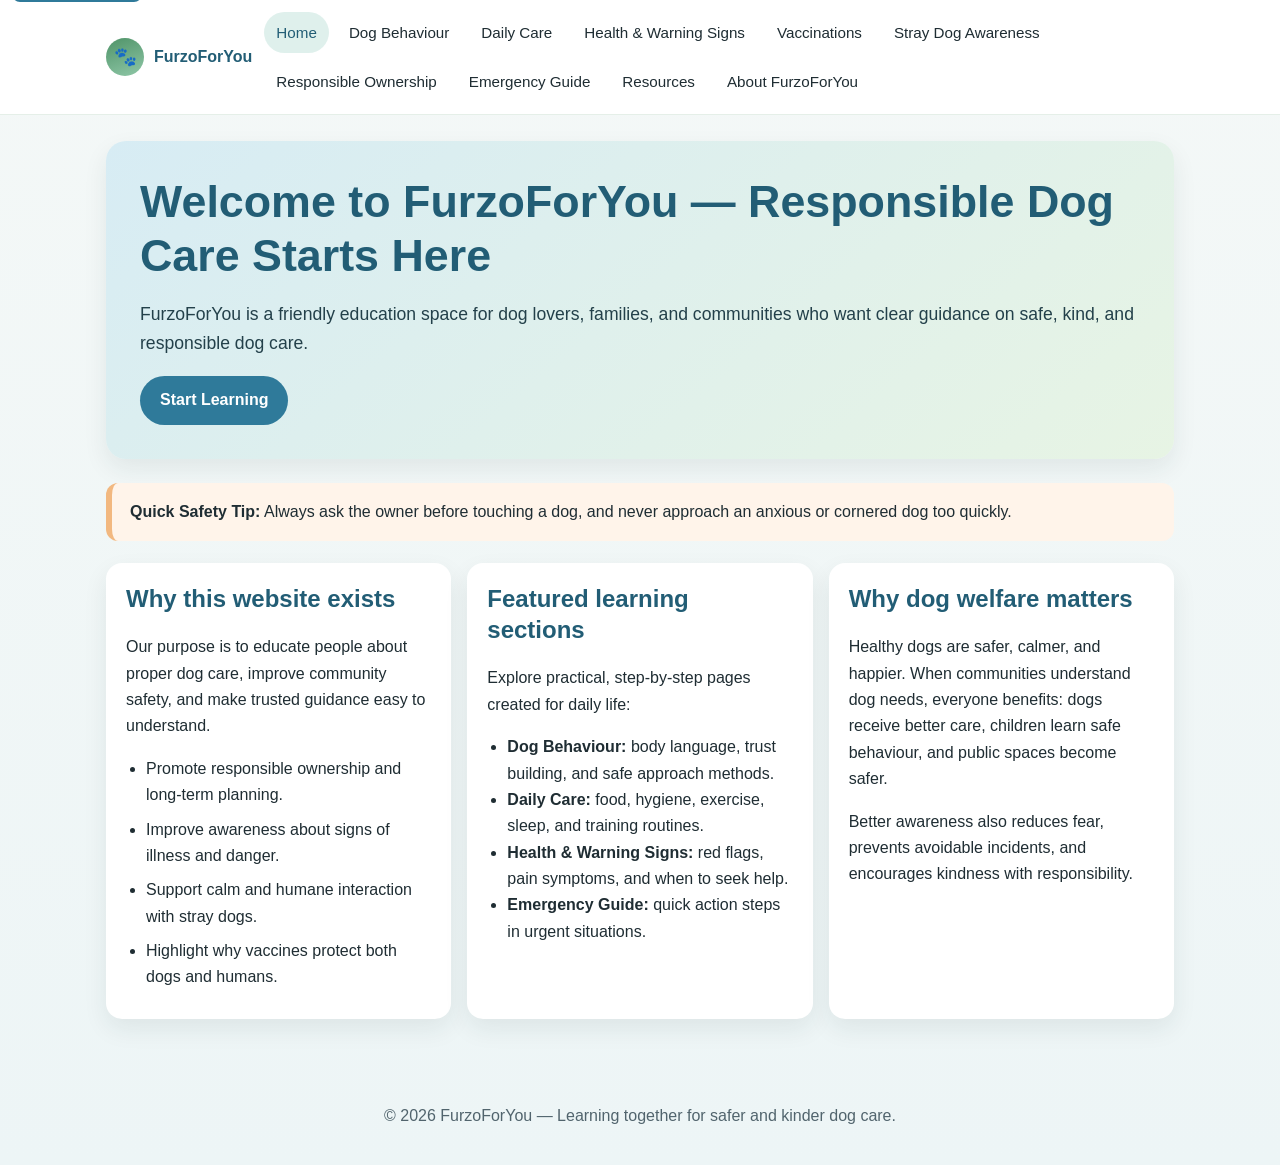
==== index.html @ 4e060227 "Build multi-page FurzoForYou educational dog care website" ====
<!DOCTYPE html>
<html lang="en">
<head>
  <meta charset="UTF-8" />
  <meta name="viewport" content="width=device-width, initial-scale=1.0" />
  <title>FurzoForYou | Home</title>
  <link rel="stylesheet" href="styles.css" />
</head>
<body data-page="home">
  <a class="skip-link" href="#main-content">Skip to content</a>
  <header class="site-header">
    <div class="nav-wrap">
      <div class="brand"><span class="brand-logo">🐾</span>FurzoForYou</div>
      <button class="nav-toggle" data-nav-toggle aria-expanded="false" aria-controls="site-nav">Menu</button>
      <nav id="site-nav" data-nav>
        <ul>
          <li><a href="home.html" data-page="home">Home</a></li>
          <li><a href="dog-behaviour.html" data-page="behaviour">Dog Behaviour</a></li>
          <li><a href="daily-care.html" data-page="care">Daily Care</a></li>
          <li><a href="health-warning-signs.html" data-page="health">Health & Warning Signs</a></li>
          <li><a href="vaccinations.html" data-page="vaccinations">Vaccinations</a></li>
          <li><a href="stray-dog-awareness.html" data-page="stray">Stray Dog Awareness</a></li>
          <li><a href="responsible-ownership.html" data-page="ownership">Responsible Ownership</a></li>
          <li><a href="emergency-guide.html" data-page="emergency">Emergency Guide</a></li>
          <li><a href="resources.html" data-page="resources">Resources</a></li>
          <li><a href="about.html" data-page="about">About FurzoForYou</a></li>
        </ul>
      </nav>
    </div>
  </header>

  <main id="main-content">
    <section class="hero">
      <h1>Welcome to FurzoForYou — Responsible Dog Care Starts Here</h1>
      <p>FurzoForYou is a friendly education space for dog lovers, families, and communities who want clear guidance on safe, kind, and responsible dog care.</p>
      <a class="button" href="dog-behaviour.html">Start Learning</a>
    </section>

    <section class="banner">
      <strong>Quick Safety Tip:</strong> Always ask the owner before touching a dog, and never approach an anxious or cornered dog too quickly.
    </section>

    <section class="grid">
      <article class="card">
        <h2>Why this website exists</h2>
        <p>Our purpose is to educate people about proper dog care, improve community safety, and make trusted guidance easy to understand.</p>
        <ul class="highlight-list">
          <li>Promote responsible ownership and long-term planning.</li>
          <li>Improve awareness about signs of illness and danger.</li>
          <li>Support calm and humane interaction with stray dogs.</li>
          <li>Highlight why vaccines protect both dogs and humans.</li>
        </ul>
      </article>
      <article class="card">
        <h2>Featured learning sections</h2>
        <p>Explore practical, step-by-step pages created for daily life:</p>
        <ul>
          <li><strong>Dog Behaviour:</strong> body language, trust building, and safe approach methods.</li>
          <li><strong>Daily Care:</strong> food, hygiene, exercise, sleep, and training routines.</li>
          <li><strong>Health & Warning Signs:</strong> red flags, pain symptoms, and when to seek help.</li>
          <li><strong>Emergency Guide:</strong> quick action steps in urgent situations.</li>
        </ul>
      </article>
      <article class="card">
        <h2>Why dog welfare matters</h2>
        <p>Healthy dogs are safer, calmer, and happier. When communities understand dog needs, everyone benefits: dogs receive better care, children learn safe behaviour, and public spaces become safer.</p>
        <p>Better awareness also reduces fear, prevents avoidable incidents, and encourages kindness with responsibility.</p>
      </article>
    </section>
  </main>

  <footer class="site-footer">© 2026 FurzoForYou — Learning together for safer and kinder dog care.</footer>
  <script src="script.js"></script>
</body>
</html>
---- styles.css ----
:root {
  --bg: #f4f8f7;
  --card: #ffffff;
  --primary: #2f7a9a;
  --primary-dark: #225d75;
  --secondary: #4f9368;
  --accent: #f2b880;
  --text: #1f2d33;
  --muted: #51646d;
  --warning: #c56338;
  --shadow: 0 10px 25px rgba(31, 45, 51, 0.08);
  --radius: 16px;
  --max-width: 1100px;
}

* {
  box-sizing: border-box;
}

body {
  margin: 0;
  font-family: "Inter", "Segoe UI", Roboto, Arial, sans-serif;
  background: linear-gradient(180deg, #f4f8f7 0%, #edf5f6 100%);
  color: var(--text);
  line-height: 1.65;
}

a {
  color: var(--primary);
  text-decoration: none;
}

a:hover,
a:focus {
  text-decoration: underline;
}

.skip-link {
  position: absolute;
  top: -40px;
  left: 12px;
  background: var(--primary);
  color: white;
  padding: 8px 12px;
  border-radius: 8px;
  z-index: 1000;
}

.skip-link:focus {
  top: 12px;
}

.site-header {
  position: sticky;
  top: 0;
  z-index: 999;
  background: rgba(255, 255, 255, 0.95);
  backdrop-filter: blur(8px);
  border-bottom: 1px solid rgba(79, 147, 104, 0.15);
}

.nav-wrap {
  max-width: var(--max-width);
  margin: 0 auto;
  padding: 12px 16px;
  display: flex;
  align-items: center;
  justify-content: space-between;
  gap: 12px;
}

.brand {
  display: flex;
  align-items: center;
  gap: 10px;
  font-weight: 700;
  color: var(--primary-dark);
}

.brand-logo {
  width: 38px;
  height: 38px;
  display: grid;
  place-items: center;
  background: linear-gradient(160deg, var(--secondary), #8fc7a7);
  border-radius: 50%;
  color: white;
  font-size: 1.15rem;
}

.nav-toggle {
  display: none;
  border: none;
  background: #e7f1f3;
  color: var(--primary-dark);
  font-size: 1rem;
  padding: 8px 12px;
  border-radius: 999px;
  cursor: pointer;
}

nav ul {
  list-style: none;
  display: flex;
  flex-wrap: wrap;
  margin: 0;
  padding: 0;
  gap: 8px;
}

nav a {
  display: inline-block;
  padding: 8px 12px;
  border-radius: 999px;
  color: var(--text);
  font-size: 0.95rem;
}

nav a.active,
nav a:hover,
nav a:focus {
  background: #dff0ec;
  color: var(--primary-dark);
  text-decoration: none;
}

main {
  max-width: var(--max-width);
  margin: 0 auto;
  padding: 26px 16px 60px;
}

.hero {
  background: linear-gradient(140deg, #d7ecf4, #e7f4e4);
  border-radius: calc(var(--radius) + 4px);
  padding: 34px;
  box-shadow: var(--shadow);
  margin-bottom: 24px;
}

.hero h1 {
  margin: 0 0 12px;
  line-height: 1.2;
  font-size: clamp(1.8rem, 4vw, 2.8rem);
  color: var(--primary-dark);
}

.hero p {
  font-size: 1.1rem;
  color: #23404a;
  margin-bottom: 18px;
}

.button {
  display: inline-block;
  padding: 11px 20px;
  background: var(--primary);
  color: white;
  border-radius: 999px;
  font-weight: 600;
}

.button:hover,
.button:focus {
  background: var(--primary-dark);
  text-decoration: none;
}

.banner {
  background: #fff4ea;
  border-left: 6px solid var(--accent);
  padding: 16px 18px;
  border-radius: 12px;
  margin-bottom: 22px;
}

.page-title {
  margin: 8px 0 6px;
  font-size: clamp(1.7rem, 3.2vw, 2.3rem);
  color: var(--primary-dark);
}

.lead {
  color: var(--muted);
  margin-bottom: 20px;
}

.grid {
  display: grid;
  grid-template-columns: repeat(auto-fit, minmax(240px, 1fr));
  gap: 16px;
}

.card {
  background: var(--card);
  border-radius: var(--radius);
  padding: 20px;
  box-shadow: var(--shadow);
}

.card h2,
.card h3 {
  margin-top: 0;
  color: var(--primary-dark);
  line-height: 1.3;
}

.card ul {
  padding-left: 20px;
  margin-bottom: 0;
}

.card p:last-child,
.card ul:last-child {
  margin-bottom: 0;
}

.highlight-list li {
  margin-bottom: 8px;
}

.warning {
  border-left: 6px solid var(--warning);
  background: #fff1eb;
}

.icon-title {
  display: flex;
  align-items: center;
  gap: 8px;
}

.icon {
  width: 32px;
  height: 32px;
  border-radius: 50%;
  display: grid;
  place-items: center;
  font-weight: 700;
  color: #fff;
  background: var(--secondary);
}

.flow {
  display: grid;
  gap: 10px;
}

.flow-step {
  background: #eef7f2;
  border-radius: 12px;
  padding: 12px 14px;
  border: 1px solid #d4e8db;
}

.site-footer {
  text-align: center;
  padding: 24px 14px 36px;
  color: var(--muted);
}

@media (max-width: 900px) {
  .nav-toggle {
    display: inline-block;
  }

  nav {
    display: none;
    width: 100%;
  }

  nav.open {
    display: block;
  }

  nav ul {
    margin-top: 10px;
    flex-direction: column;
    align-items: flex-start;
    background: #ffffff;
    border-radius: 12px;
    padding: 8px;
    box-shadow: var(--shadow);
  }

  nav a {
    width: 100%;
  }

  .nav-wrap {
    flex-wrap: wrap;
  }

  .hero {
    padding: 24px;
  }
}
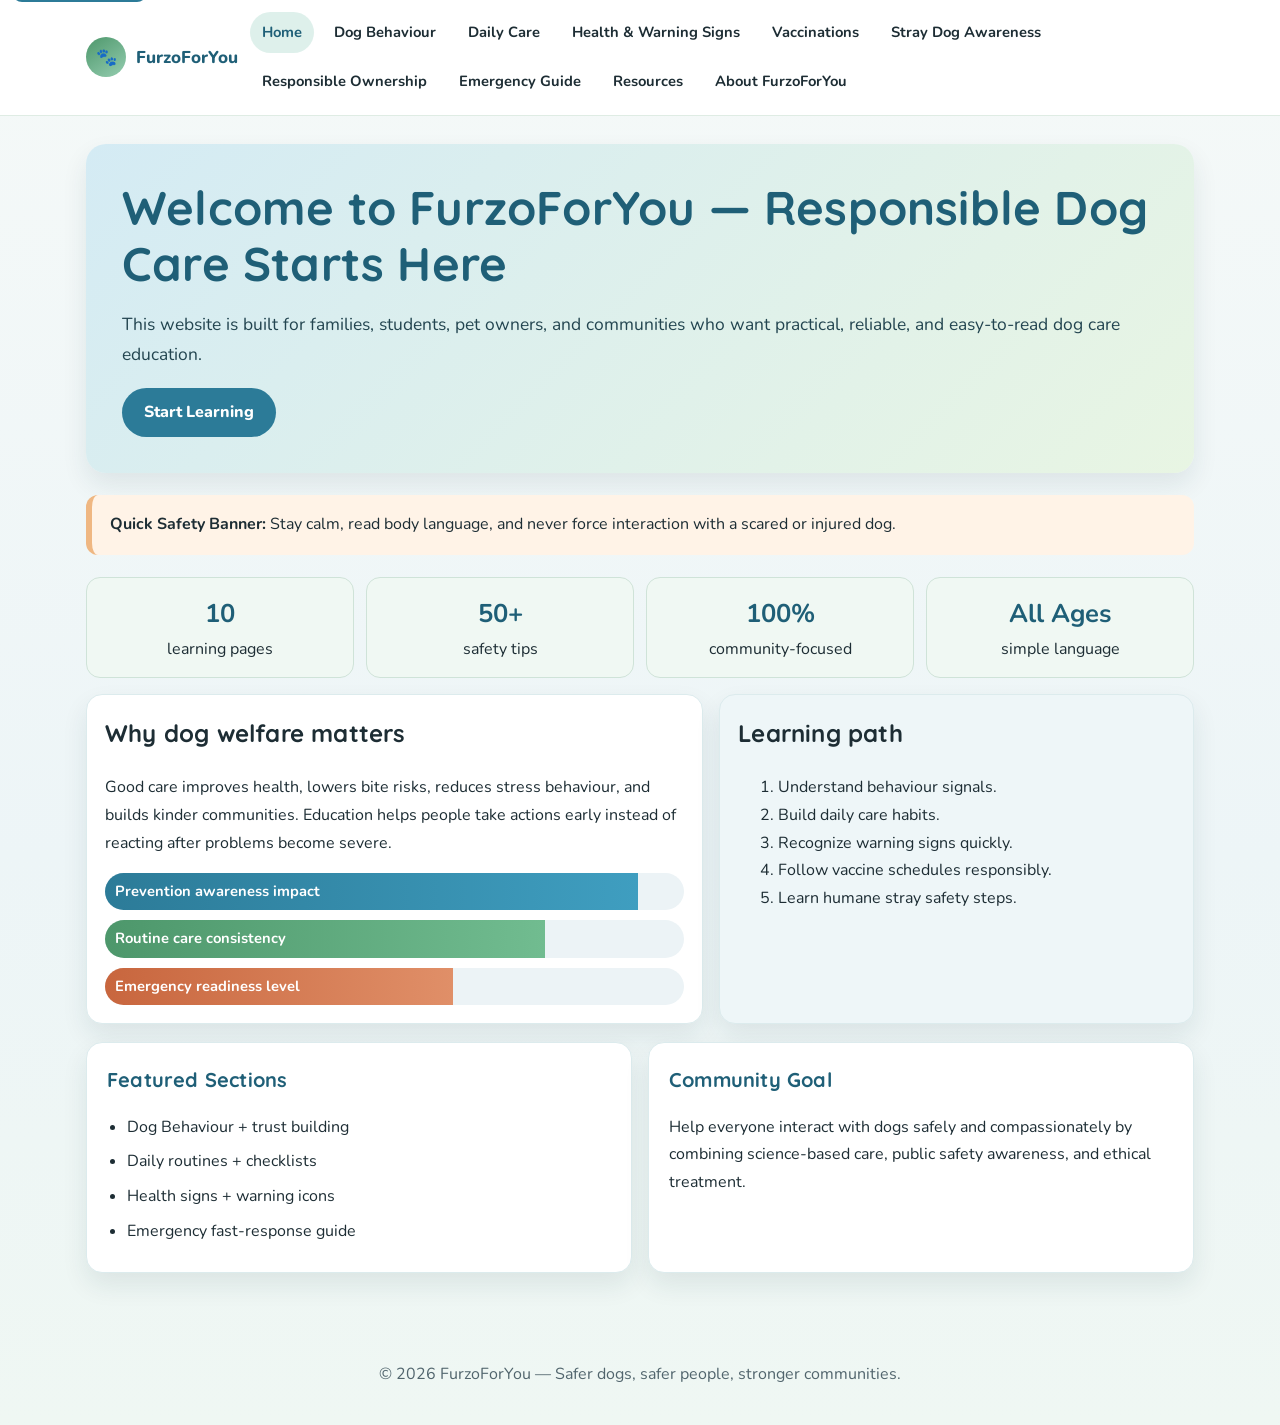
==== commit 89012a96: "Add varied layouts, charts, and richer page structures" ====
--- a/index.html
+++ b/index.html
@@ -1,75 +1,15 @@
 <!DOCTYPE html>
 <html lang="en">
-<head>
-  <meta charset="UTF-8" />
-  <meta name="viewport" content="width=device-width, initial-scale=1.0" />
-  <title>FurzoForYou | Home</title>
-  <link rel="stylesheet" href="styles.css" />
-</head>
+<head><meta charset="UTF-8" /><meta name="viewport" content="width=device-width, initial-scale=1.0" /><title>FurzoForYou | Home</title><link rel="stylesheet" href="styles.css" /></head>
 <body data-page="home">
-  <a class="skip-link" href="#main-content">Skip to content</a>
-  <header class="site-header">
-    <div class="nav-wrap">
-      <div class="brand"><span class="brand-logo">🐾</span>FurzoForYou</div>
-      <button class="nav-toggle" data-nav-toggle aria-expanded="false" aria-controls="site-nav">Menu</button>
-      <nav id="site-nav" data-nav>
-        <ul>
-          <li><a href="home.html" data-page="home">Home</a></li>
-          <li><a href="dog-behaviour.html" data-page="behaviour">Dog Behaviour</a></li>
-          <li><a href="daily-care.html" data-page="care">Daily Care</a></li>
-          <li><a href="health-warning-signs.html" data-page="health">Health & Warning Signs</a></li>
-          <li><a href="vaccinations.html" data-page="vaccinations">Vaccinations</a></li>
-          <li><a href="stray-dog-awareness.html" data-page="stray">Stray Dog Awareness</a></li>
-          <li><a href="responsible-ownership.html" data-page="ownership">Responsible Ownership</a></li>
-          <li><a href="emergency-guide.html" data-page="emergency">Emergency Guide</a></li>
-          <li><a href="resources.html" data-page="resources">Resources</a></li>
-          <li><a href="about.html" data-page="about">About FurzoForYou</a></li>
-        </ul>
-      </nav>
-    </div>
-  </header>
-
-  <main id="main-content">
-    <section class="hero">
-      <h1>Welcome to FurzoForYou — Responsible Dog Care Starts Here</h1>
-      <p>FurzoForYou is a friendly education space for dog lovers, families, and communities who want clear guidance on safe, kind, and responsible dog care.</p>
-      <a class="button" href="dog-behaviour.html">Start Learning</a>
-    </section>
-
-    <section class="banner">
-      <strong>Quick Safety Tip:</strong> Always ask the owner before touching a dog, and never approach an anxious or cornered dog too quickly.
-    </section>
-
-    <section class="grid">
-      <article class="card">
-        <h2>Why this website exists</h2>
-        <p>Our purpose is to educate people about proper dog care, improve community safety, and make trusted guidance easy to understand.</p>
-        <ul class="highlight-list">
-          <li>Promote responsible ownership and long-term planning.</li>
-          <li>Improve awareness about signs of illness and danger.</li>
-          <li>Support calm and humane interaction with stray dogs.</li>
-          <li>Highlight why vaccines protect both dogs and humans.</li>
-        </ul>
-      </article>
-      <article class="card">
-        <h2>Featured learning sections</h2>
-        <p>Explore practical, step-by-step pages created for daily life:</p>
-        <ul>
-          <li><strong>Dog Behaviour:</strong> body language, trust building, and safe approach methods.</li>
-          <li><strong>Daily Care:</strong> food, hygiene, exercise, sleep, and training routines.</li>
-          <li><strong>Health & Warning Signs:</strong> red flags, pain symptoms, and when to seek help.</li>
-          <li><strong>Emergency Guide:</strong> quick action steps in urgent situations.</li>
-        </ul>
-      </article>
-      <article class="card">
-        <h2>Why dog welfare matters</h2>
-        <p>Healthy dogs are safer, calmer, and happier. When communities understand dog needs, everyone benefits: dogs receive better care, children learn safe behaviour, and public spaces become safer.</p>
-        <p>Better awareness also reduces fear, prevents avoidable incidents, and encourages kindness with responsibility.</p>
-      </article>
-    </section>
-  </main>
-
-  <footer class="site-footer">© 2026 FurzoForYou — Learning together for safer and kinder dog care.</footer>
-  <script src="script.js"></script>
-</body>
-</html>
+<a class="skip-link" href="#main-content">Skip to content</a>
+<header class="site-header"><div class="nav-wrap"><div class="brand"><span class="brand-logo">🐾</span>FurzoForYou</div><button class="nav-toggle" data-nav-toggle aria-expanded="false" aria-controls="site-nav">Menu</button><nav id="site-nav" data-nav><ul><li><a href="home.html" data-page="home">Home</a></li><li><a href="dog-behaviour.html" data-page="behaviour">Dog Behaviour</a></li><li><a href="daily-care.html" data-page="care">Daily Care</a></li><li><a href="health-warning-signs.html" data-page="health">Health & Warning Signs</a></li><li><a href="vaccinations.html" data-page="vaccinations">Vaccinations</a></li><li><a href="stray-dog-awareness.html" data-page="stray">Stray Dog Awareness</a></li><li><a href="responsible-ownership.html" data-page="ownership">Responsible Ownership</a></li><li><a href="emergency-guide.html" data-page="emergency">Emergency Guide</a></li><li><a href="resources.html" data-page="resources">Resources</a></li><li><a href="about.html" data-page="about">About FurzoForYou</a></li></ul></nav></div></header>
+<main id="main-content">
+<section class="hero"><h1>Welcome to FurzoForYou — Responsible Dog Care Starts Here</h1><p>This website is built for families, students, pet owners, and communities who want practical, reliable, and easy-to-read dog care education.</p><a class="button" href="dog-behaviour.html">Start Learning</a></section>
+<section class="banner"><strong>Quick Safety Banner:</strong> Stay calm, read body language, and never force interaction with a scared or injured dog.</section>
+<section class="stats"><div class="stat"><strong>10</strong>learning pages</div><div class="stat"><strong>50+</strong>safety tips</div><div class="stat"><strong>100%</strong>community-focused</div><div class="stat"><strong>All Ages</strong>simple language</div></section>
+<section class="split"><article class="panel"><h2>Why dog welfare matters</h2><p>Good care improves health, lowers bite risks, reduces stress behaviour, and builds kinder communities. Education helps people take actions early instead of reacting after problems become severe.</p><div class="chart-bars"><div class="bar"><span class="v1">Prevention awareness impact</span></div><div class="bar"><span class="v2">Routine care consistency</span></div><div class="bar"><span class="v3">Emergency readiness level</span></div></div></article><aside class="panel soft"><h2>Learning path</h2><ol><li>Understand behaviour signals.</li><li>Build daily care habits.</li><li>Recognize warning signs quickly.</li><li>Follow vaccine schedules responsibly.</li><li>Learn humane stray safety steps.</li></ol></aside></section>
+<section class="grid"><article class="card"><h2>Featured Sections</h2><ul><li>Dog Behaviour + trust building</li><li>Daily routines + checklists</li><li>Health signs + warning icons</li><li>Emergency fast-response guide</li></ul></article><article class="card"><h2>Community Goal</h2><p>Help everyone interact with dogs safely and compassionately by combining science-based care, public safety awareness, and ethical treatment.</p></article></section>
+</main>
+<footer class="site-footer">© 2026 FurzoForYou — Safer dogs, safer people, stronger communities.</footer><script src="script.js"></script>
+</body></html>
--- a/styles.css
+++ b/styles.css
@@ -1,297 +1,106 @@
+@import url('https://fonts.googleapis.com/css2?family=Nunito:wght@400;600;700;800&family=Quicksand:wght@500;600;700&display=swap');
+
 :root {
-  --bg: #f4f8f7;
-  --card: #ffffff;
-  --primary: #2f7a9a;
-  --primary-dark: #225d75;
-  --secondary: #4f9368;
-  --accent: #f2b880;
-  --text: #1f2d33;
-  --muted: #51646d;
-  --warning: #c56338;
-  --shadow: 0 10px 25px rgba(31, 45, 51, 0.08);
+  --bg: #f3f8f8;
+  --surface: #ffffff;
+  --primary: #2c7b98;
+  --primary-dark: #1f5f77;
+  --secondary: #4d976b;
+  --accent: #efb782;
+  --text: #1d2d34;
+  --muted: #51656d;
+  --warning: #c8663e;
+  --soft-border: #dcebed;
+  --shadow: 0 12px 26px rgba(22, 53, 64, 0.09);
   --radius: 16px;
-  --max-width: 1100px;
+  --max-width: 1140px;
 }
 
-* {
-  box-sizing: border-box;
-}
-
+* { box-sizing: border-box; }
 body {
   margin: 0;
-  font-family: "Inter", "Segoe UI", Roboto, Arial, sans-serif;
-  background: linear-gradient(180deg, #f4f8f7 0%, #edf5f6 100%);
+  font-family: 'Nunito', 'Segoe UI', Arial, sans-serif;
   color: var(--text);
-  line-height: 1.65;
+  background: linear-gradient(180deg, #f5f9f8 0%, #edf5f7 60%, #eff7f3 100%);
+  line-height: 1.72;
 }
+h1, h2, h3 { margin-top: 0; font-family: 'Quicksand', 'Nunito', sans-serif; letter-spacing: .2px; }
+a { color: var(--primary); text-decoration: none; }
+a:hover, a:focus { text-decoration: underline; }
 
-a {
-  color: var(--primary);
-  text-decoration: none;
-}
+.skip-link { position: absolute; top: -44px; left: 12px; background: var(--primary); color: #fff; padding: 9px 13px; border-radius: 10px; z-index: 1000; }
+.skip-link:focus { top: 12px; }
 
-a:hover,
-a:focus {
-  text-decoration: underline;
-}
+.site-header { position: sticky; top: 0; z-index: 999; background: rgba(255,255,255,.95); backdrop-filter: blur(8px); border-bottom: 1px solid rgba(79,151,107,.18); }
+.nav-wrap { max-width: var(--max-width); margin: 0 auto; padding: 12px 16px; display: flex; align-items: center; justify-content: space-between; gap: 12px; }
+.brand { display: flex; align-items: center; gap: 10px; color: var(--primary-dark); font-weight: 800; font-size: 1.07rem; }
+.brand-logo { width: 40px; height: 40px; display: grid; place-items: center; border-radius: 50%; background: linear-gradient(145deg, var(--secondary), #95cdb0); color: #fff; }
+.nav-toggle { display: none; border: none; background: #e6f1f2; color: var(--primary-dark); padding: 9px 13px; border-radius: 999px; font-family: inherit; font-weight: 700; cursor: pointer; }
+nav ul { list-style: none; margin: 0; padding: 0; display: flex; gap: 8px; flex-wrap: wrap; }
+nav a { display: inline-block; padding: 8px 12px; border-radius: 999px; color: var(--text); font-size: .92rem; font-weight: 700; }
+nav a.active, nav a:hover, nav a:focus { background: #def0eb; color: var(--primary-dark); text-decoration: none; }
 
-.skip-link {
-  position: absolute;
-  top: -40px;
-  left: 12px;
-  background: var(--primary);
-  color: white;
-  padding: 8px 12px;
-  border-radius: 8px;
-  z-index: 1000;
-}
+main { max-width: var(--max-width); margin: 0 auto; padding: 28px 16px 64px; }
+.hero { background: linear-gradient(135deg,#d4ebf4,#e8f5e3); border-radius: 20px; padding: 36px; box-shadow: var(--shadow); margin-bottom: 22px; }
+.hero h1 { font-size: clamp(1.9rem,4vw,2.95rem); line-height: 1.2; color: var(--primary-dark); margin-bottom: 12px; }
+.hero p { font-size: 1.09rem; color: #234550; }
+.button { display: inline-block; padding: 11px 22px; border-radius: 999px; background: var(--primary); color: #fff; font-weight: 800; }
+.button:hover,.button:focus { background: var(--primary-dark); text-decoration: none; }
+.banner { background: #fff3e7; border-left: 6px solid var(--accent); border-radius: 12px; padding: 16px 18px; margin-bottom: 22px; }
+.page-title { margin: 8px 0 4px; font-size: clamp(1.75rem,3.2vw,2.45rem); color: var(--primary-dark); }
+.lead { color: var(--muted); margin-bottom: 20px; }
 
-.skip-link:focus {
-  top: 12px;
-}
+.grid { display: grid; grid-template-columns: repeat(auto-fit, minmax(245px, 1fr)); gap: 16px; }
+.card { background: var(--surface); border-radius: var(--radius); border: 1px solid var(--soft-border); box-shadow: var(--shadow); padding: 20px; }
+.card h2,.card h3 { color: var(--primary-dark); font-size: 1.25rem; }
+.card ul,.card ol { margin: 0; padding-left: 20px; }
+.card li { margin: 0 0 7px; }
 
-.site-header {
-  position: sticky;
-  top: 0;
-  z-index: 999;
-  background: rgba(255, 255, 255, 0.95);
-  backdrop-filter: blur(8px);
-  border-bottom: 1px solid rgba(79, 147, 104, 0.15);
-}
+.split { display: grid; grid-template-columns: 1.3fr 1fr; gap: 16px; margin-bottom: 18px; }
+.panel { background: #ffffff; border: 1px solid var(--soft-border); border-radius: 16px; padding: 18px; box-shadow: var(--shadow); }
+.panel.soft { background: #eef6f8; }
 
-.nav-wrap {
-  max-width: var(--max-width);
-  margin: 0 auto;
-  padding: 12px 16px;
-  display: flex;
-  align-items: center;
-  justify-content: space-between;
-  gap: 12px;
-}
+.stats { display: grid; grid-template-columns: repeat(auto-fit, minmax(160px,1fr)); gap: 12px; margin-bottom: 16px; }
+.stat { background: #f0f8f3; border: 1px solid #cfe3d8; border-radius: 14px; padding: 14px; text-align: center; }
+.stat strong { display: block; font-size: 1.6rem; color: var(--primary-dark); }
 
-.brand {
-  display: flex;
-  align-items: center;
-  gap: 10px;
-  font-weight: 700;
-  color: var(--primary-dark);
-}
+.chart-bars { display: grid; gap: 10px; }
+.bar { background: #ecf3f6; border-radius: 999px; overflow: hidden; font-size: .92rem; }
+.bar span { display: block; padding: 6px 10px; color: #fff; font-weight: 700; }
+.bar .v1 { width: 92%; background: linear-gradient(90deg,#2c7b98,#3f9ec0); }
+.bar .v2 { width: 76%; background: linear-gradient(90deg,#4d976b,#71bc90); }
+.bar .v3 { width: 60%; background: linear-gradient(90deg,#c8663e,#e08f68); }
 
-.brand-logo {
-  width: 38px;
-  height: 38px;
-  display: grid;
-  place-items: center;
-  background: linear-gradient(160deg, var(--secondary), #8fc7a7);
-  border-radius: 50%;
-  color: white;
-  font-size: 1.15rem;
-}
+.table-wrap { overflow-x: auto; }
+table.compare { width: 100%; border-collapse: collapse; background: #fff; border-radius: 12px; overflow: hidden; }
+table.compare th, table.compare td { border: 1px solid #dbe8eb; padding: 10px; text-align: left; vertical-align: top; }
+table.compare th { background: #e8f3f5; color: var(--primary-dark); }
 
-.nav-toggle {
-  display: none;
-  border: none;
-  background: #e7f1f3;
-  color: var(--primary-dark);
-  font-size: 1rem;
-  padding: 8px 12px;
-  border-radius: 999px;
-  cursor: pointer;
-}
+.timeline { border-left: 3px solid #b9d9cc; margin-left: 8px; padding-left: 16px; display: grid; gap: 12px; }
+.timeline-step { background: #fff; border: 1px solid #dbe8eb; border-radius: 12px; padding: 12px; position: relative; }
+.timeline-step::before { content: ''; position: absolute; left: -24px; top: 16px; width: 10px; height: 10px; border-radius: 50%; background: var(--secondary); }
 
-nav ul {
-  list-style: none;
-  display: flex;
-  flex-wrap: wrap;
-  margin: 0;
-  padding: 0;
-  gap: 8px;
-}
+.diagram { background: #f0f7fb; border: 1px dashed #b8d7e4; border-radius: 14px; padding: 12px; margin-top: 10px; }
+.diagram svg { width: 100%; height: auto; }
 
-nav a {
-  display: inline-block;
-  padding: 8px 12px;
-  border-radius: 999px;
-  color: var(--text);
-  font-size: 0.95rem;
-}
+.warning { background: #fff0e9; border-left: 6px solid var(--warning); }
+.icon-title { display: flex; align-items: center; gap: 8px; }
+.icon { width: 32px; height: 32px; border-radius: 50%; display: grid; place-items: center; color: #fff; font-weight: 700; background: var(--secondary); }
+.flow { display: grid; gap: 10px; }
+.flow-step { background: #ebf6f0; border: 1px solid #d0e5d8; border-radius: 12px; padding: 12px 14px; }
 
-nav a.active,
-nav a:hover,
-nav a:focus {
-  background: #dff0ec;
-  color: var(--primary-dark);
-  text-decoration: none;
-}
+.faq details { background: #fff; border: 1px solid #dcebed; border-radius: 12px; padding: 10px 12px; margin-bottom: 8px; }
+.faq summary { cursor: pointer; font-weight: 700; color: var(--primary-dark); }
 
-main {
-  max-width: var(--max-width);
-  margin: 0 auto;
-  padding: 26px 16px 60px;
-}
-
-.hero {
-  background: linear-gradient(140deg, #d7ecf4, #e7f4e4);
-  border-radius: calc(var(--radius) + 4px);
-  padding: 34px;
-  box-shadow: var(--shadow);
-  margin-bottom: 24px;
-}
-
-.hero h1 {
-  margin: 0 0 12px;
-  line-height: 1.2;
-  font-size: clamp(1.8rem, 4vw, 2.8rem);
-  color: var(--primary-dark);
-}
-
-.hero p {
-  font-size: 1.1rem;
-  color: #23404a;
-  margin-bottom: 18px;
-}
-
-.button {
-  display: inline-block;
-  padding: 11px 20px;
-  background: var(--primary);
-  color: white;
-  border-radius: 999px;
-  font-weight: 600;
-}
-
-.button:hover,
-.button:focus {
-  background: var(--primary-dark);
-  text-decoration: none;
-}
-
-.banner {
-  background: #fff4ea;
-  border-left: 6px solid var(--accent);
-  padding: 16px 18px;
-  border-radius: 12px;
-  margin-bottom: 22px;
-}
-
-.page-title {
-  margin: 8px 0 6px;
-  font-size: clamp(1.7rem, 3.2vw, 2.3rem);
-  color: var(--primary-dark);
-}
-
-.lead {
-  color: var(--muted);
-  margin-bottom: 20px;
-}
-
-.grid {
-  display: grid;
-  grid-template-columns: repeat(auto-fit, minmax(240px, 1fr));
-  gap: 16px;
-}
-
-.card {
-  background: var(--card);
-  border-radius: var(--radius);
-  padding: 20px;
-  box-shadow: var(--shadow);
-}
-
-.card h2,
-.card h3 {
-  margin-top: 0;
-  color: var(--primary-dark);
-  line-height: 1.3;
-}
-
-.card ul {
-  padding-left: 20px;
-  margin-bottom: 0;
-}
-
-.card p:last-child,
-.card ul:last-child {
-  margin-bottom: 0;
-}
-
-.highlight-list li {
-  margin-bottom: 8px;
-}
-
-.warning {
-  border-left: 6px solid var(--warning);
-  background: #fff1eb;
-}
-
-.icon-title {
-  display: flex;
-  align-items: center;
-  gap: 8px;
-}
-
-.icon {
-  width: 32px;
-  height: 32px;
-  border-radius: 50%;
-  display: grid;
-  place-items: center;
-  font-weight: 700;
-  color: #fff;
-  background: var(--secondary);
-}
-
-.flow {
-  display: grid;
-  gap: 10px;
-}
-
-.flow-step {
-  background: #eef7f2;
-  border-radius: 12px;
-  padding: 12px 14px;
-  border: 1px solid #d4e8db;
-}
-
-.site-footer {
-  text-align: center;
-  padding: 24px 14px 36px;
-  color: var(--muted);
-}
+.site-footer { text-align: center; color: var(--muted); padding: 24px 14px 36px; }
 
 @media (max-width: 900px) {
-  .nav-toggle {
-    display: inline-block;
-  }
-
-  nav {
-    display: none;
-    width: 100%;
-  }
-
-  nav.open {
-    display: block;
-  }
-
-  nav ul {
-    margin-top: 10px;
-    flex-direction: column;
-    align-items: flex-start;
-    background: #ffffff;
-    border-radius: 12px;
-    padding: 8px;
-    box-shadow: var(--shadow);
-  }
-
-  nav a {
-    width: 100%;
-  }
-
-  .nav-wrap {
-    flex-wrap: wrap;
-  }
-
-  .hero {
-    padding: 24px;
-  }
+  .nav-toggle { display: inline-block; }
+  nav { display: none; width: 100%; }
+  nav.open { display: block; }
+  nav ul { margin-top: 10px; flex-direction: column; align-items: stretch; background: #fff; border-radius: 12px; box-shadow: var(--shadow); padding: 8px; }
+  nav a { width: 100%; }
+  .nav-wrap { flex-wrap: wrap; }
+  .hero { padding: 24px; }
+  .split { grid-template-columns: 1fr; }
 }
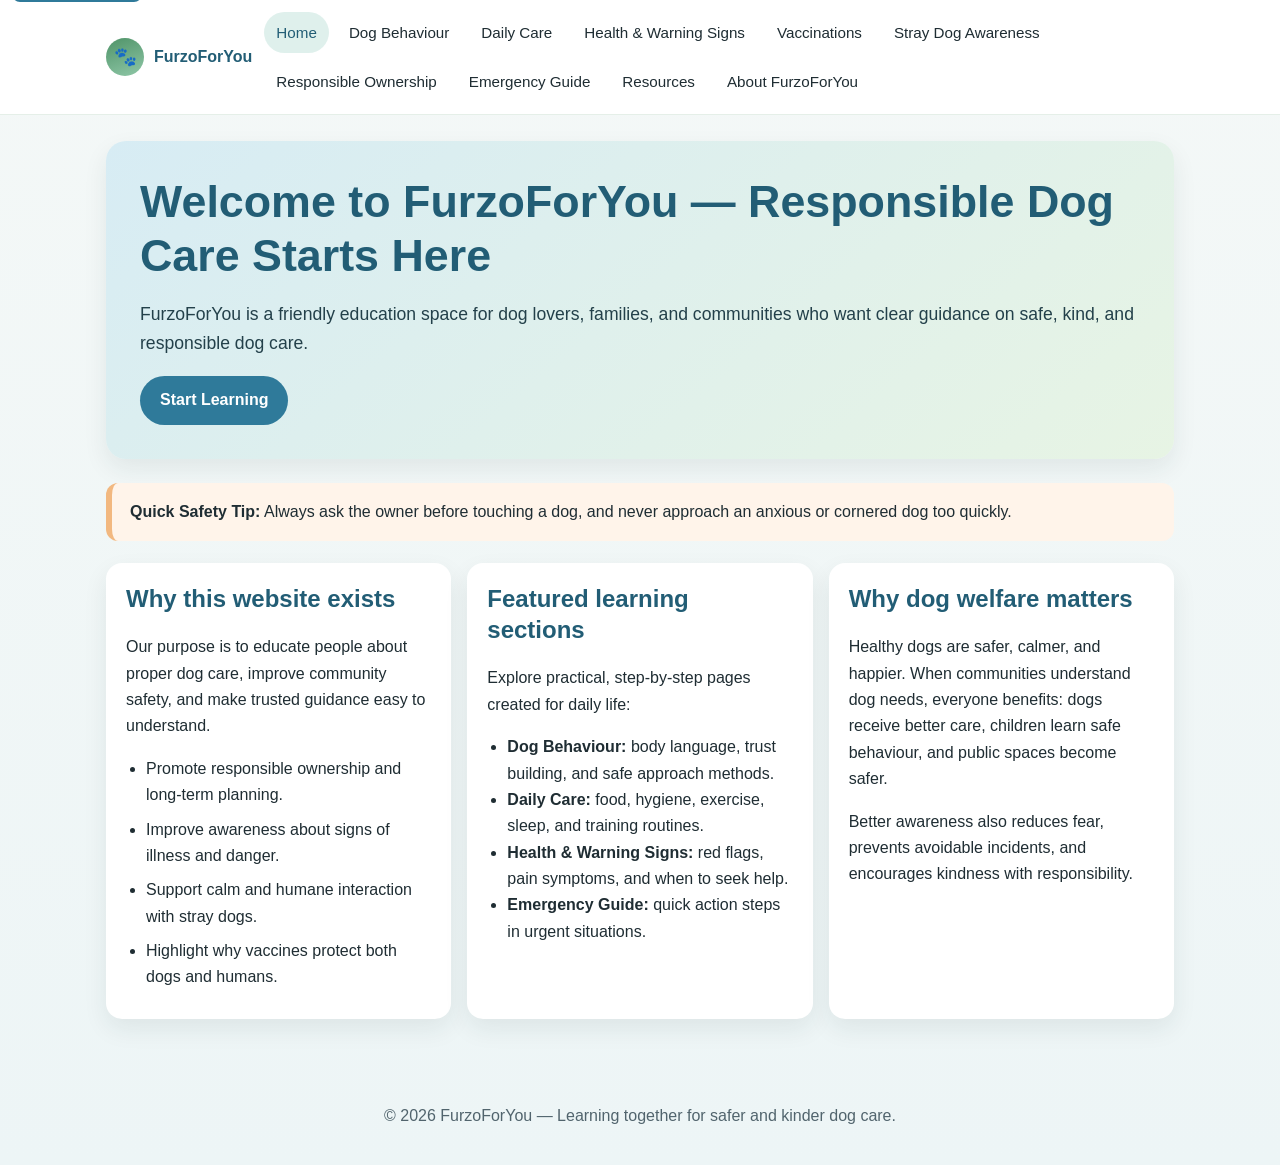
==== commit 554da88a: "Merge branch 'main' into codex/create-multi-page-educational-dog-care-website-u2a2fj" ====
--- a/index.html
+++ b/index.html
@@ -1,15 +1,75 @@
 <!DOCTYPE html>
 <html lang="en">
-<head><meta charset="UTF-8" /><meta name="viewport" content="width=device-width, initial-scale=1.0" /><title>FurzoForYou | Home</title><link rel="stylesheet" href="styles.css" /></head>
+<head>
+  <meta charset="UTF-8" />
+  <meta name="viewport" content="width=device-width, initial-scale=1.0" />
+  <title>FurzoForYou | Home</title>
+  <link rel="stylesheet" href="styles.css" />
+</head>
 <body data-page="home">
-<a class="skip-link" href="#main-content">Skip to content</a>
-<header class="site-header"><div class="nav-wrap"><div class="brand"><span class="brand-logo">🐾</span>FurzoForYou</div><button class="nav-toggle" data-nav-toggle aria-expanded="false" aria-controls="site-nav">Menu</button><nav id="site-nav" data-nav><ul><li><a href="home.html" data-page="home">Home</a></li><li><a href="dog-behaviour.html" data-page="behaviour">Dog Behaviour</a></li><li><a href="daily-care.html" data-page="care">Daily Care</a></li><li><a href="health-warning-signs.html" data-page="health">Health & Warning Signs</a></li><li><a href="vaccinations.html" data-page="vaccinations">Vaccinations</a></li><li><a href="stray-dog-awareness.html" data-page="stray">Stray Dog Awareness</a></li><li><a href="responsible-ownership.html" data-page="ownership">Responsible Ownership</a></li><li><a href="emergency-guide.html" data-page="emergency">Emergency Guide</a></li><li><a href="resources.html" data-page="resources">Resources</a></li><li><a href="about.html" data-page="about">About FurzoForYou</a></li></ul></nav></div></header>
-<main id="main-content">
-<section class="hero"><h1>Welcome to FurzoForYou — Responsible Dog Care Starts Here</h1><p>This website is built for families, students, pet owners, and communities who want practical, reliable, and easy-to-read dog care education.</p><a class="button" href="dog-behaviour.html">Start Learning</a></section>
-<section class="banner"><strong>Quick Safety Banner:</strong> Stay calm, read body language, and never force interaction with a scared or injured dog.</section>
-<section class="stats"><div class="stat"><strong>10</strong>learning pages</div><div class="stat"><strong>50+</strong>safety tips</div><div class="stat"><strong>100%</strong>community-focused</div><div class="stat"><strong>All Ages</strong>simple language</div></section>
-<section class="split"><article class="panel"><h2>Why dog welfare matters</h2><p>Good care improves health, lowers bite risks, reduces stress behaviour, and builds kinder communities. Education helps people take actions early instead of reacting after problems become severe.</p><div class="chart-bars"><div class="bar"><span class="v1">Prevention awareness impact</span></div><div class="bar"><span class="v2">Routine care consistency</span></div><div class="bar"><span class="v3">Emergency readiness level</span></div></div></article><aside class="panel soft"><h2>Learning path</h2><ol><li>Understand behaviour signals.</li><li>Build daily care habits.</li><li>Recognize warning signs quickly.</li><li>Follow vaccine schedules responsibly.</li><li>Learn humane stray safety steps.</li></ol></aside></section>
-<section class="grid"><article class="card"><h2>Featured Sections</h2><ul><li>Dog Behaviour + trust building</li><li>Daily routines + checklists</li><li>Health signs + warning icons</li><li>Emergency fast-response guide</li></ul></article><article class="card"><h2>Community Goal</h2><p>Help everyone interact with dogs safely and compassionately by combining science-based care, public safety awareness, and ethical treatment.</p></article></section>
-</main>
-<footer class="site-footer">© 2026 FurzoForYou — Safer dogs, safer people, stronger communities.</footer><script src="script.js"></script>
-</body></html>
+  <a class="skip-link" href="#main-content">Skip to content</a>
+  <header class="site-header">
+    <div class="nav-wrap">
+      <div class="brand"><span class="brand-logo">🐾</span>FurzoForYou</div>
+      <button class="nav-toggle" data-nav-toggle aria-expanded="false" aria-controls="site-nav">Menu</button>
+      <nav id="site-nav" data-nav>
+        <ul>
+          <li><a href="home.html" data-page="home">Home</a></li>
+          <li><a href="dog-behaviour.html" data-page="behaviour">Dog Behaviour</a></li>
+          <li><a href="daily-care.html" data-page="care">Daily Care</a></li>
+          <li><a href="health-warning-signs.html" data-page="health">Health & Warning Signs</a></li>
+          <li><a href="vaccinations.html" data-page="vaccinations">Vaccinations</a></li>
+          <li><a href="stray-dog-awareness.html" data-page="stray">Stray Dog Awareness</a></li>
+          <li><a href="responsible-ownership.html" data-page="ownership">Responsible Ownership</a></li>
+          <li><a href="emergency-guide.html" data-page="emergency">Emergency Guide</a></li>
+          <li><a href="resources.html" data-page="resources">Resources</a></li>
+          <li><a href="about.html" data-page="about">About FurzoForYou</a></li>
+        </ul>
+      </nav>
+    </div>
+  </header>
+
+  <main id="main-content">
+    <section class="hero">
+      <h1>Welcome to FurzoForYou — Responsible Dog Care Starts Here</h1>
+      <p>FurzoForYou is a friendly education space for dog lovers, families, and communities who want clear guidance on safe, kind, and responsible dog care.</p>
+      <a class="button" href="dog-behaviour.html">Start Learning</a>
+    </section>
+
+    <section class="banner">
+      <strong>Quick Safety Tip:</strong> Always ask the owner before touching a dog, and never approach an anxious or cornered dog too quickly.
+    </section>
+
+    <section class="grid">
+      <article class="card">
+        <h2>Why this website exists</h2>
+        <p>Our purpose is to educate people about proper dog care, improve community safety, and make trusted guidance easy to understand.</p>
+        <ul class="highlight-list">
+          <li>Promote responsible ownership and long-term planning.</li>
+          <li>Improve awareness about signs of illness and danger.</li>
+          <li>Support calm and humane interaction with stray dogs.</li>
+          <li>Highlight why vaccines protect both dogs and humans.</li>
+        </ul>
+      </article>
+      <article class="card">
+        <h2>Featured learning sections</h2>
+        <p>Explore practical, step-by-step pages created for daily life:</p>
+        <ul>
+          <li><strong>Dog Behaviour:</strong> body language, trust building, and safe approach methods.</li>
+          <li><strong>Daily Care:</strong> food, hygiene, exercise, sleep, and training routines.</li>
+          <li><strong>Health & Warning Signs:</strong> red flags, pain symptoms, and when to seek help.</li>
+          <li><strong>Emergency Guide:</strong> quick action steps in urgent situations.</li>
+        </ul>
+      </article>
+      <article class="card">
+        <h2>Why dog welfare matters</h2>
+        <p>Healthy dogs are safer, calmer, and happier. When communities understand dog needs, everyone benefits: dogs receive better care, children learn safe behaviour, and public spaces become safer.</p>
+        <p>Better awareness also reduces fear, prevents avoidable incidents, and encourages kindness with responsibility.</p>
+      </article>
+    </section>
+  </main>
+
+  <footer class="site-footer">© 2026 FurzoForYou — Learning together for safer and kinder dog care.</footer>
+  <script src="script.js"></script>
+</body>
+</html>
--- a/styles.css
+++ b/styles.css
@@ -1,106 +1,297 @@
-@import url('https://fonts.googleapis.com/css2?family=Nunito:wght@400;600;700;800&family=Quicksand:wght@500;600;700&display=swap');
-
 :root {
-  --bg: #f3f8f8;
-  --surface: #ffffff;
-  --primary: #2c7b98;
-  --primary-dark: #1f5f77;
-  --secondary: #4d976b;
-  --accent: #efb782;
-  --text: #1d2d34;
-  --muted: #51656d;
-  --warning: #c8663e;
-  --soft-border: #dcebed;
-  --shadow: 0 12px 26px rgba(22, 53, 64, 0.09);
+  --bg: #f4f8f7;
+  --card: #ffffff;
+  --primary: #2f7a9a;
+  --primary-dark: #225d75;
+  --secondary: #4f9368;
+  --accent: #f2b880;
+  --text: #1f2d33;
+  --muted: #51646d;
+  --warning: #c56338;
+  --shadow: 0 10px 25px rgba(31, 45, 51, 0.08);
   --radius: 16px;
-  --max-width: 1140px;
-}
-
-* { box-sizing: border-box; }
+  --max-width: 1100px;
+}
+
+* {
+  box-sizing: border-box;
+}
+
 body {
   margin: 0;
-  font-family: 'Nunito', 'Segoe UI', Arial, sans-serif;
+  font-family: "Inter", "Segoe UI", Roboto, Arial, sans-serif;
+  background: linear-gradient(180deg, #f4f8f7 0%, #edf5f6 100%);
   color: var(--text);
-  background: linear-gradient(180deg, #f5f9f8 0%, #edf5f7 60%, #eff7f3 100%);
-  line-height: 1.72;
-}
-h1, h2, h3 { margin-top: 0; font-family: 'Quicksand', 'Nunito', sans-serif; letter-spacing: .2px; }
-a { color: var(--primary); text-decoration: none; }
-a:hover, a:focus { text-decoration: underline; }
-
-.skip-link { position: absolute; top: -44px; left: 12px; background: var(--primary); color: #fff; padding: 9px 13px; border-radius: 10px; z-index: 1000; }
-.skip-link:focus { top: 12px; }
-
-.site-header { position: sticky; top: 0; z-index: 999; background: rgba(255,255,255,.95); backdrop-filter: blur(8px); border-bottom: 1px solid rgba(79,151,107,.18); }
-.nav-wrap { max-width: var(--max-width); margin: 0 auto; padding: 12px 16px; display: flex; align-items: center; justify-content: space-between; gap: 12px; }
-.brand { display: flex; align-items: center; gap: 10px; color: var(--primary-dark); font-weight: 800; font-size: 1.07rem; }
-.brand-logo { width: 40px; height: 40px; display: grid; place-items: center; border-radius: 50%; background: linear-gradient(145deg, var(--secondary), #95cdb0); color: #fff; }
-.nav-toggle { display: none; border: none; background: #e6f1f2; color: var(--primary-dark); padding: 9px 13px; border-radius: 999px; font-family: inherit; font-weight: 700; cursor: pointer; }
-nav ul { list-style: none; margin: 0; padding: 0; display: flex; gap: 8px; flex-wrap: wrap; }
-nav a { display: inline-block; padding: 8px 12px; border-radius: 999px; color: var(--text); font-size: .92rem; font-weight: 700; }
-nav a.active, nav a:hover, nav a:focus { background: #def0eb; color: var(--primary-dark); text-decoration: none; }
-
-main { max-width: var(--max-width); margin: 0 auto; padding: 28px 16px 64px; }
-.hero { background: linear-gradient(135deg,#d4ebf4,#e8f5e3); border-radius: 20px; padding: 36px; box-shadow: var(--shadow); margin-bottom: 22px; }
-.hero h1 { font-size: clamp(1.9rem,4vw,2.95rem); line-height: 1.2; color: var(--primary-dark); margin-bottom: 12px; }
-.hero p { font-size: 1.09rem; color: #234550; }
-.button { display: inline-block; padding: 11px 22px; border-radius: 999px; background: var(--primary); color: #fff; font-weight: 800; }
-.button:hover,.button:focus { background: var(--primary-dark); text-decoration: none; }
-.banner { background: #fff3e7; border-left: 6px solid var(--accent); border-radius: 12px; padding: 16px 18px; margin-bottom: 22px; }
-.page-title { margin: 8px 0 4px; font-size: clamp(1.75rem,3.2vw,2.45rem); color: var(--primary-dark); }
-.lead { color: var(--muted); margin-bottom: 20px; }
-
-.grid { display: grid; grid-template-columns: repeat(auto-fit, minmax(245px, 1fr)); gap: 16px; }
-.card { background: var(--surface); border-radius: var(--radius); border: 1px solid var(--soft-border); box-shadow: var(--shadow); padding: 20px; }
-.card h2,.card h3 { color: var(--primary-dark); font-size: 1.25rem; }
-.card ul,.card ol { margin: 0; padding-left: 20px; }
-.card li { margin: 0 0 7px; }
-
-.split { display: grid; grid-template-columns: 1.3fr 1fr; gap: 16px; margin-bottom: 18px; }
-.panel { background: #ffffff; border: 1px solid var(--soft-border); border-radius: 16px; padding: 18px; box-shadow: var(--shadow); }
-.panel.soft { background: #eef6f8; }
-
-.stats { display: grid; grid-template-columns: repeat(auto-fit, minmax(160px,1fr)); gap: 12px; margin-bottom: 16px; }
-.stat { background: #f0f8f3; border: 1px solid #cfe3d8; border-radius: 14px; padding: 14px; text-align: center; }
-.stat strong { display: block; font-size: 1.6rem; color: var(--primary-dark); }
-
-.chart-bars { display: grid; gap: 10px; }
-.bar { background: #ecf3f6; border-radius: 999px; overflow: hidden; font-size: .92rem; }
-.bar span { display: block; padding: 6px 10px; color: #fff; font-weight: 700; }
-.bar .v1 { width: 92%; background: linear-gradient(90deg,#2c7b98,#3f9ec0); }
-.bar .v2 { width: 76%; background: linear-gradient(90deg,#4d976b,#71bc90); }
-.bar .v3 { width: 60%; background: linear-gradient(90deg,#c8663e,#e08f68); }
-
-.table-wrap { overflow-x: auto; }
-table.compare { width: 100%; border-collapse: collapse; background: #fff; border-radius: 12px; overflow: hidden; }
-table.compare th, table.compare td { border: 1px solid #dbe8eb; padding: 10px; text-align: left; vertical-align: top; }
-table.compare th { background: #e8f3f5; color: var(--primary-dark); }
-
-.timeline { border-left: 3px solid #b9d9cc; margin-left: 8px; padding-left: 16px; display: grid; gap: 12px; }
-.timeline-step { background: #fff; border: 1px solid #dbe8eb; border-radius: 12px; padding: 12px; position: relative; }
-.timeline-step::before { content: ''; position: absolute; left: -24px; top: 16px; width: 10px; height: 10px; border-radius: 50%; background: var(--secondary); }
-
-.diagram { background: #f0f7fb; border: 1px dashed #b8d7e4; border-radius: 14px; padding: 12px; margin-top: 10px; }
-.diagram svg { width: 100%; height: auto; }
-
-.warning { background: #fff0e9; border-left: 6px solid var(--warning); }
-.icon-title { display: flex; align-items: center; gap: 8px; }
-.icon { width: 32px; height: 32px; border-radius: 50%; display: grid; place-items: center; color: #fff; font-weight: 700; background: var(--secondary); }
-.flow { display: grid; gap: 10px; }
-.flow-step { background: #ebf6f0; border: 1px solid #d0e5d8; border-radius: 12px; padding: 12px 14px; }
-
-.faq details { background: #fff; border: 1px solid #dcebed; border-radius: 12px; padding: 10px 12px; margin-bottom: 8px; }
-.faq summary { cursor: pointer; font-weight: 700; color: var(--primary-dark); }
-
-.site-footer { text-align: center; color: var(--muted); padding: 24px 14px 36px; }
+  line-height: 1.65;
+}
+
+a {
+  color: var(--primary);
+  text-decoration: none;
+}
+
+a:hover,
+a:focus {
+  text-decoration: underline;
+}
+
+.skip-link {
+  position: absolute;
+  top: -40px;
+  left: 12px;
+  background: var(--primary);
+  color: white;
+  padding: 8px 12px;
+  border-radius: 8px;
+  z-index: 1000;
+}
+
+.skip-link:focus {
+  top: 12px;
+}
+
+.site-header {
+  position: sticky;
+  top: 0;
+  z-index: 999;
+  background: rgba(255, 255, 255, 0.95);
+  backdrop-filter: blur(8px);
+  border-bottom: 1px solid rgba(79, 147, 104, 0.15);
+}
+
+.nav-wrap {
+  max-width: var(--max-width);
+  margin: 0 auto;
+  padding: 12px 16px;
+  display: flex;
+  align-items: center;
+  justify-content: space-between;
+  gap: 12px;
+}
+
+.brand {
+  display: flex;
+  align-items: center;
+  gap: 10px;
+  font-weight: 700;
+  color: var(--primary-dark);
+}
+
+.brand-logo {
+  width: 38px;
+  height: 38px;
+  display: grid;
+  place-items: center;
+  background: linear-gradient(160deg, var(--secondary), #8fc7a7);
+  border-radius: 50%;
+  color: white;
+  font-size: 1.15rem;
+}
+
+.nav-toggle {
+  display: none;
+  border: none;
+  background: #e7f1f3;
+  color: var(--primary-dark);
+  font-size: 1rem;
+  padding: 8px 12px;
+  border-radius: 999px;
+  cursor: pointer;
+}
+
+nav ul {
+  list-style: none;
+  display: flex;
+  flex-wrap: wrap;
+  margin: 0;
+  padding: 0;
+  gap: 8px;
+}
+
+nav a {
+  display: inline-block;
+  padding: 8px 12px;
+  border-radius: 999px;
+  color: var(--text);
+  font-size: 0.95rem;
+}
+
+nav a.active,
+nav a:hover,
+nav a:focus {
+  background: #dff0ec;
+  color: var(--primary-dark);
+  text-decoration: none;
+}
+
+main {
+  max-width: var(--max-width);
+  margin: 0 auto;
+  padding: 26px 16px 60px;
+}
+
+.hero {
+  background: linear-gradient(140deg, #d7ecf4, #e7f4e4);
+  border-radius: calc(var(--radius) + 4px);
+  padding: 34px;
+  box-shadow: var(--shadow);
+  margin-bottom: 24px;
+}
+
+.hero h1 {
+  margin: 0 0 12px;
+  line-height: 1.2;
+  font-size: clamp(1.8rem, 4vw, 2.8rem);
+  color: var(--primary-dark);
+}
+
+.hero p {
+  font-size: 1.1rem;
+  color: #23404a;
+  margin-bottom: 18px;
+}
+
+.button {
+  display: inline-block;
+  padding: 11px 20px;
+  background: var(--primary);
+  color: white;
+  border-radius: 999px;
+  font-weight: 600;
+}
+
+.button:hover,
+.button:focus {
+  background: var(--primary-dark);
+  text-decoration: none;
+}
+
+.banner {
+  background: #fff4ea;
+  border-left: 6px solid var(--accent);
+  padding: 16px 18px;
+  border-radius: 12px;
+  margin-bottom: 22px;
+}
+
+.page-title {
+  margin: 8px 0 6px;
+  font-size: clamp(1.7rem, 3.2vw, 2.3rem);
+  color: var(--primary-dark);
+}
+
+.lead {
+  color: var(--muted);
+  margin-bottom: 20px;
+}
+
+.grid {
+  display: grid;
+  grid-template-columns: repeat(auto-fit, minmax(240px, 1fr));
+  gap: 16px;
+}
+
+.card {
+  background: var(--card);
+  border-radius: var(--radius);
+  padding: 20px;
+  box-shadow: var(--shadow);
+}
+
+.card h2,
+.card h3 {
+  margin-top: 0;
+  color: var(--primary-dark);
+  line-height: 1.3;
+}
+
+.card ul {
+  padding-left: 20px;
+  margin-bottom: 0;
+}
+
+.card p:last-child,
+.card ul:last-child {
+  margin-bottom: 0;
+}
+
+.highlight-list li {
+  margin-bottom: 8px;
+}
+
+.warning {
+  border-left: 6px solid var(--warning);
+  background: #fff1eb;
+}
+
+.icon-title {
+  display: flex;
+  align-items: center;
+  gap: 8px;
+}
+
+.icon {
+  width: 32px;
+  height: 32px;
+  border-radius: 50%;
+  display: grid;
+  place-items: center;
+  font-weight: 700;
+  color: #fff;
+  background: var(--secondary);
+}
+
+.flow {
+  display: grid;
+  gap: 10px;
+}
+
+.flow-step {
+  background: #eef7f2;
+  border-radius: 12px;
+  padding: 12px 14px;
+  border: 1px solid #d4e8db;
+}
+
+.site-footer {
+  text-align: center;
+  padding: 24px 14px 36px;
+  color: var(--muted);
+}
 
 @media (max-width: 900px) {
-  .nav-toggle { display: inline-block; }
-  nav { display: none; width: 100%; }
-  nav.open { display: block; }
-  nav ul { margin-top: 10px; flex-direction: column; align-items: stretch; background: #fff; border-radius: 12px; box-shadow: var(--shadow); padding: 8px; }
-  nav a { width: 100%; }
-  .nav-wrap { flex-wrap: wrap; }
-  .hero { padding: 24px; }
-  .split { grid-template-columns: 1fr; }
-}
+  .nav-toggle {
+    display: inline-block;
+  }
+
+  nav {
+    display: none;
+    width: 100%;
+  }
+
+  nav.open {
+    display: block;
+  }
+
+  nav ul {
+    margin-top: 10px;
+    flex-direction: column;
+    align-items: flex-start;
+    background: #ffffff;
+    border-radius: 12px;
+    padding: 8px;
+    box-shadow: var(--shadow);
+  }
+
+  nav a {
+    width: 100%;
+  }
+
+  .nav-wrap {
+    flex-wrap: wrap;
+  }
+
+  .hero {
+    padding: 24px;
+  }
+}
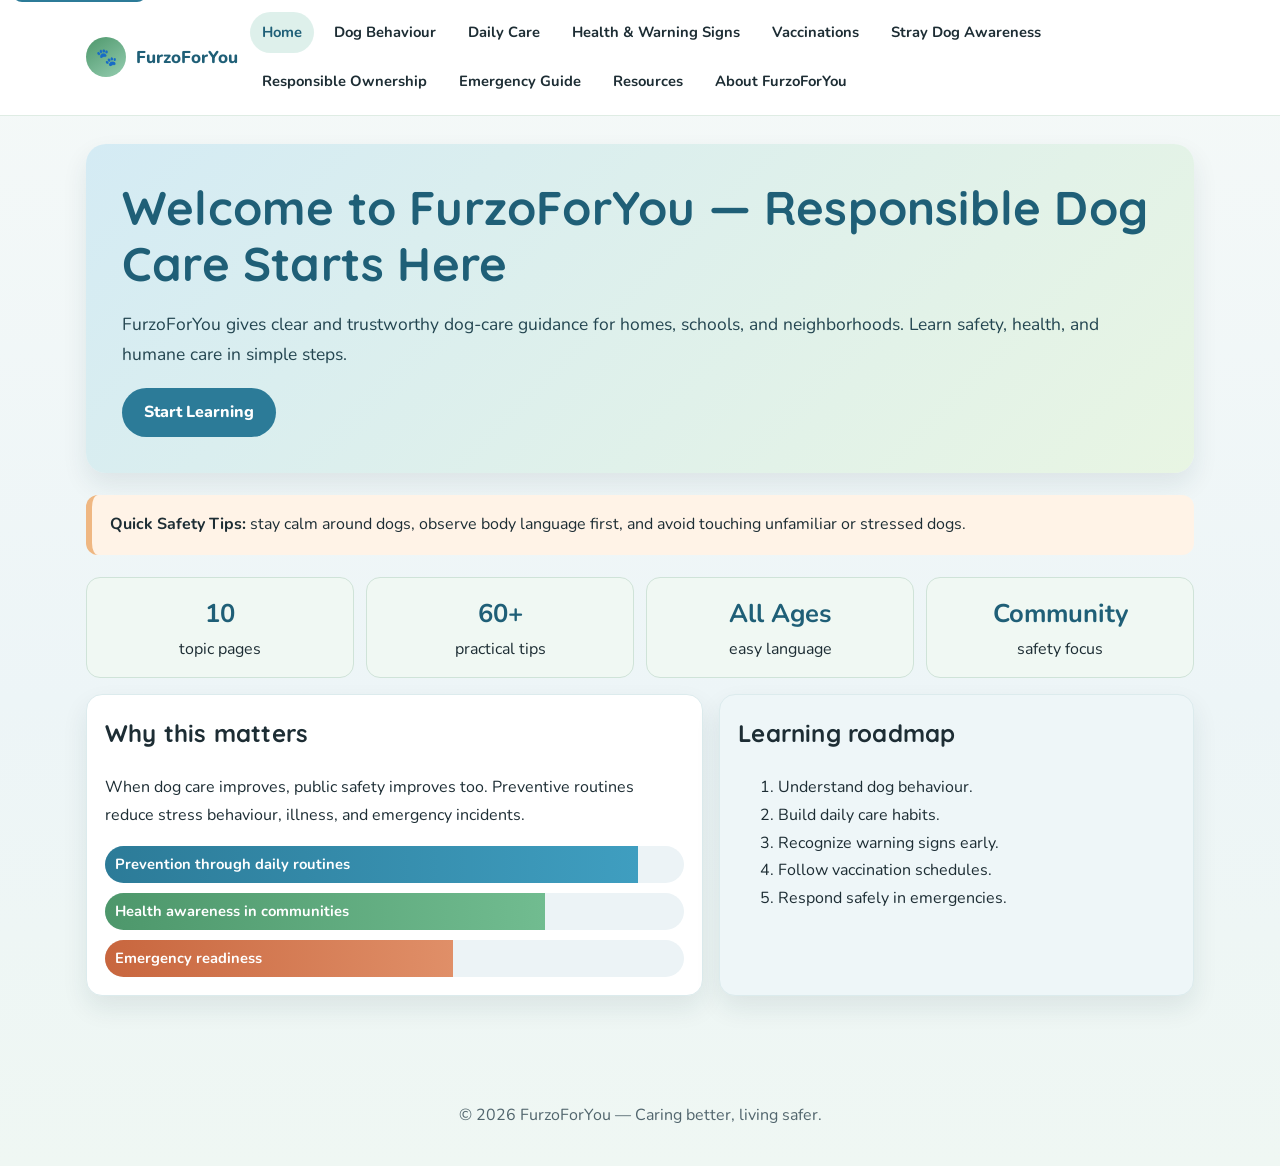
==== commit 842df92a: "Apply requested site updates across all educational pages" ====
--- a/index.html
+++ b/index.html
@@ -12,7 +12,7 @@
     <div class="nav-wrap">
       <div class="brand"><span class="brand-logo">🐾</span>FurzoForYou</div>
       <button class="nav-toggle" data-nav-toggle aria-expanded="false" aria-controls="site-nav">Menu</button>
-      <nav id="site-nav" data-nav>
+      <nav id="site-nav" data-nav aria-label="Primary">
         <ul>
           <li><a href="home.html" data-page="home">Home</a></li>
           <li><a href="dog-behaviour.html" data-page="behaviour">Dog Behaviour</a></li>
@@ -32,44 +32,45 @@
   <main id="main-content">
     <section class="hero">
       <h1>Welcome to FurzoForYou — Responsible Dog Care Starts Here</h1>
-      <p>FurzoForYou is a friendly education space for dog lovers, families, and communities who want clear guidance on safe, kind, and responsible dog care.</p>
+      <p>FurzoForYou gives clear and trustworthy dog-care guidance for homes, schools, and neighborhoods. Learn safety, health, and humane care in simple steps.</p>
       <a class="button" href="dog-behaviour.html">Start Learning</a>
     </section>
 
-    <section class="banner">
-      <strong>Quick Safety Tip:</strong> Always ask the owner before touching a dog, and never approach an anxious or cornered dog too quickly.
+    <section class="banner" aria-label="quick safety tips">
+      <strong>Quick Safety Tips:</strong> stay calm around dogs, observe body language first, and avoid touching unfamiliar or stressed dogs.
     </section>
 
-    <section class="grid">
-      <article class="card">
-        <h2>Why this website exists</h2>
-        <p>Our purpose is to educate people about proper dog care, improve community safety, and make trusted guidance easy to understand.</p>
-        <ul class="highlight-list">
-          <li>Promote responsible ownership and long-term planning.</li>
-          <li>Improve awareness about signs of illness and danger.</li>
-          <li>Support calm and humane interaction with stray dogs.</li>
-          <li>Highlight why vaccines protect both dogs and humans.</li>
-        </ul>
+    <section class="stats" aria-label="site highlights">
+      <div class="stat"><strong>10</strong>topic pages</div>
+      <div class="stat"><strong>60+</strong>practical tips</div>
+      <div class="stat"><strong>All Ages</strong>easy language</div>
+      <div class="stat"><strong>Community</strong>safety focus</div>
+    </section>
+
+    <section class="split">
+      <article class="panel">
+        <h2>Why this matters</h2>
+        <p>When dog care improves, public safety improves too. Preventive routines reduce stress behaviour, illness, and emergency incidents.</p>
+        <div class="chart-bars" aria-label="benefit chart">
+          <div class="bar"><span class="v1">Prevention through daily routines</span></div>
+          <div class="bar"><span class="v2">Health awareness in communities</span></div>
+          <div class="bar"><span class="v3">Emergency readiness</span></div>
+        </div>
       </article>
-      <article class="card">
-        <h2>Featured learning sections</h2>
-        <p>Explore practical, step-by-step pages created for daily life:</p>
-        <ul>
-          <li><strong>Dog Behaviour:</strong> body language, trust building, and safe approach methods.</li>
-          <li><strong>Daily Care:</strong> food, hygiene, exercise, sleep, and training routines.</li>
-          <li><strong>Health & Warning Signs:</strong> red flags, pain symptoms, and when to seek help.</li>
-          <li><strong>Emergency Guide:</strong> quick action steps in urgent situations.</li>
-        </ul>
-      </article>
-      <article class="card">
-        <h2>Why dog welfare matters</h2>
-        <p>Healthy dogs are safer, calmer, and happier. When communities understand dog needs, everyone benefits: dogs receive better care, children learn safe behaviour, and public spaces become safer.</p>
-        <p>Better awareness also reduces fear, prevents avoidable incidents, and encourages kindness with responsibility.</p>
-      </article>
+      <aside class="panel soft">
+        <h2>Learning roadmap</h2>
+        <ol>
+          <li>Understand dog behaviour.</li>
+          <li>Build daily care habits.</li>
+          <li>Recognize warning signs early.</li>
+          <li>Follow vaccination schedules.</li>
+          <li>Respond safely in emergencies.</li>
+        </ol>
+      </aside>
     </section>
   </main>
 
-  <footer class="site-footer">© 2026 FurzoForYou — Learning together for safer and kinder dog care.</footer>
+  <footer class="site-footer">© 2026 FurzoForYou — Caring better, living safer.</footer>
   <script src="script.js"></script>
 </body>
 </html>
--- a/styles.css
+++ b/styles.css
@@ -1,297 +1,106 @@
+@import url('https://fonts.googleapis.com/css2?family=Nunito:wght@400;600;700;800&family=Quicksand:wght@500;600;700&display=swap');
+
 :root {
-  --bg: #f4f8f7;
-  --card: #ffffff;
-  --primary: #2f7a9a;
-  --primary-dark: #225d75;
-  --secondary: #4f9368;
-  --accent: #f2b880;
-  --text: #1f2d33;
-  --muted: #51646d;
-  --warning: #c56338;
-  --shadow: 0 10px 25px rgba(31, 45, 51, 0.08);
+  --bg: #f3f8f8;
+  --surface: #ffffff;
+  --primary: #2c7b98;
+  --primary-dark: #1f5f77;
+  --secondary: #4d976b;
+  --accent: #efb782;
+  --text: #1d2d34;
+  --muted: #51656d;
+  --warning: #c8663e;
+  --soft-border: #dcebed;
+  --shadow: 0 12px 26px rgba(22, 53, 64, 0.09);
   --radius: 16px;
-  --max-width: 1100px;
+  --max-width: 1140px;
 }
 
-* {
-  box-sizing: border-box;
-}
-
+* { box-sizing: border-box; }
 body {
   margin: 0;
-  font-family: "Inter", "Segoe UI", Roboto, Arial, sans-serif;
-  background: linear-gradient(180deg, #f4f8f7 0%, #edf5f6 100%);
+  font-family: 'Nunito', 'Segoe UI', Arial, sans-serif;
   color: var(--text);
-  line-height: 1.65;
+  background: linear-gradient(180deg, #f5f9f8 0%, #edf5f7 60%, #eff7f3 100%);
+  line-height: 1.72;
 }
+h1, h2, h3 { margin-top: 0; font-family: 'Quicksand', 'Nunito', sans-serif; letter-spacing: .2px; }
+a { color: var(--primary); text-decoration: none; }
+a:hover, a:focus { text-decoration: underline; }
 
-a {
-  color: var(--primary);
-  text-decoration: none;
-}
+.skip-link { position: absolute; top: -44px; left: 12px; background: var(--primary); color: #fff; padding: 9px 13px; border-radius: 10px; z-index: 1000; }
+.skip-link:focus { top: 12px; }
 
-a:hover,
-a:focus {
-  text-decoration: underline;
-}
+.site-header { position: sticky; top: 0; z-index: 999; background: rgba(255,255,255,.95); backdrop-filter: blur(8px); border-bottom: 1px solid rgba(79,151,107,.18); }
+.nav-wrap { max-width: var(--max-width); margin: 0 auto; padding: 12px 16px; display: flex; align-items: center; justify-content: space-between; gap: 12px; }
+.brand { display: flex; align-items: center; gap: 10px; color: var(--primary-dark); font-weight: 800; font-size: 1.07rem; }
+.brand-logo { width: 40px; height: 40px; display: grid; place-items: center; border-radius: 50%; background: linear-gradient(145deg, var(--secondary), #95cdb0); color: #fff; }
+.nav-toggle { display: none; border: none; background: #e6f1f2; color: var(--primary-dark); padding: 9px 13px; border-radius: 999px; font-family: inherit; font-weight: 700; cursor: pointer; }
+nav ul { list-style: none; margin: 0; padding: 0; display: flex; gap: 8px; flex-wrap: wrap; }
+nav a { display: inline-block; padding: 8px 12px; border-radius: 999px; color: var(--text); font-size: .92rem; font-weight: 700; }
+nav a.active, nav a:hover, nav a:focus { background: #def0eb; color: var(--primary-dark); text-decoration: none; }
 
-.skip-link {
-  position: absolute;
-  top: -40px;
-  left: 12px;
-  background: var(--primary);
-  color: white;
-  padding: 8px 12px;
-  border-radius: 8px;
-  z-index: 1000;
-}
+main { max-width: var(--max-width); margin: 0 auto; padding: 28px 16px 64px; }
+.hero { background: linear-gradient(135deg,#d4ebf4,#e8f5e3); border-radius: 20px; padding: 36px; box-shadow: var(--shadow); margin-bottom: 22px; }
+.hero h1 { font-size: clamp(1.9rem,4vw,2.95rem); line-height: 1.2; color: var(--primary-dark); margin-bottom: 12px; }
+.hero p { font-size: 1.09rem; color: #234550; }
+.button { display: inline-block; padding: 11px 22px; border-radius: 999px; background: var(--primary); color: #fff; font-weight: 800; }
+.button:hover,.button:focus { background: var(--primary-dark); text-decoration: none; }
+.banner { background: #fff3e7; border-left: 6px solid var(--accent); border-radius: 12px; padding: 16px 18px; margin-bottom: 22px; }
+.page-title { margin: 8px 0 4px; font-size: clamp(1.75rem,3.2vw,2.45rem); color: var(--primary-dark); }
+.lead { color: var(--muted); margin-bottom: 20px; }
 
-.skip-link:focus {
-  top: 12px;
-}
+.grid { display: grid; grid-template-columns: repeat(auto-fit, minmax(245px, 1fr)); gap: 16px; }
+.card { background: var(--surface); border-radius: var(--radius); border: 1px solid var(--soft-border); box-shadow: var(--shadow); padding: 20px; }
+.card h2,.card h3 { color: var(--primary-dark); font-size: 1.25rem; }
+.card ul,.card ol { margin: 0; padding-left: 20px; }
+.card li { margin: 0 0 7px; }
 
-.site-header {
-  position: sticky;
-  top: 0;
-  z-index: 999;
-  background: rgba(255, 255, 255, 0.95);
-  backdrop-filter: blur(8px);
-  border-bottom: 1px solid rgba(79, 147, 104, 0.15);
-}
+.split { display: grid; grid-template-columns: 1.3fr 1fr; gap: 16px; margin-bottom: 18px; }
+.panel { background: #ffffff; border: 1px solid var(--soft-border); border-radius: 16px; padding: 18px; box-shadow: var(--shadow); }
+.panel.soft { background: #eef6f8; }
 
-.nav-wrap {
-  max-width: var(--max-width);
-  margin: 0 auto;
-  padding: 12px 16px;
-  display: flex;
-  align-items: center;
-  justify-content: space-between;
-  gap: 12px;
-}
+.stats { display: grid; grid-template-columns: repeat(auto-fit, minmax(160px,1fr)); gap: 12px; margin-bottom: 16px; }
+.stat { background: #f0f8f3; border: 1px solid #cfe3d8; border-radius: 14px; padding: 14px; text-align: center; }
+.stat strong { display: block; font-size: 1.6rem; color: var(--primary-dark); }
 
-.brand {
-  display: flex;
-  align-items: center;
-  gap: 10px;
-  font-weight: 700;
-  color: var(--primary-dark);
-}
+.chart-bars { display: grid; gap: 10px; }
+.bar { background: #ecf3f6; border-radius: 999px; overflow: hidden; font-size: .92rem; }
+.bar span { display: block; padding: 6px 10px; color: #fff; font-weight: 700; }
+.bar .v1 { width: 92%; background: linear-gradient(90deg,#2c7b98,#3f9ec0); }
+.bar .v2 { width: 76%; background: linear-gradient(90deg,#4d976b,#71bc90); }
+.bar .v3 { width: 60%; background: linear-gradient(90deg,#c8663e,#e08f68); }
 
-.brand-logo {
-  width: 38px;
-  height: 38px;
-  display: grid;
-  place-items: center;
-  background: linear-gradient(160deg, var(--secondary), #8fc7a7);
-  border-radius: 50%;
-  color: white;
-  font-size: 1.15rem;
-}
+.table-wrap { overflow-x: auto; }
+table.compare { width: 100%; border-collapse: collapse; background: #fff; border-radius: 12px; overflow: hidden; }
+table.compare th, table.compare td { border: 1px solid #dbe8eb; padding: 10px; text-align: left; vertical-align: top; }
+table.compare th { background: #e8f3f5; color: var(--primary-dark); }
 
-.nav-toggle {
-  display: none;
-  border: none;
-  background: #e7f1f3;
-  color: var(--primary-dark);
-  font-size: 1rem;
-  padding: 8px 12px;
-  border-radius: 999px;
-  cursor: pointer;
-}
+.timeline { border-left: 3px solid #b9d9cc; margin-left: 8px; padding-left: 16px; display: grid; gap: 12px; }
+.timeline-step { background: #fff; border: 1px solid #dbe8eb; border-radius: 12px; padding: 12px; position: relative; }
+.timeline-step::before { content: ''; position: absolute; left: -24px; top: 16px; width: 10px; height: 10px; border-radius: 50%; background: var(--secondary); }
 
-nav ul {
-  list-style: none;
-  display: flex;
-  flex-wrap: wrap;
-  margin: 0;
-  padding: 0;
-  gap: 8px;
-}
+.diagram { background: #f0f7fb; border: 1px dashed #b8d7e4; border-radius: 14px; padding: 12px; margin-top: 10px; }
+.diagram svg { width: 100%; height: auto; }
 
-nav a {
-  display: inline-block;
-  padding: 8px 12px;
-  border-radius: 999px;
-  color: var(--text);
-  font-size: 0.95rem;
-}
+.warning { background: #fff0e9; border-left: 6px solid var(--warning); }
+.icon-title { display: flex; align-items: center; gap: 8px; }
+.icon { width: 32px; height: 32px; border-radius: 50%; display: grid; place-items: center; color: #fff; font-weight: 700; background: var(--secondary); }
+.flow { display: grid; gap: 10px; }
+.flow-step { background: #ebf6f0; border: 1px solid #d0e5d8; border-radius: 12px; padding: 12px 14px; }
 
-nav a.active,
-nav a:hover,
-nav a:focus {
-  background: #dff0ec;
-  color: var(--primary-dark);
-  text-decoration: none;
-}
+.faq details { background: #fff; border: 1px solid #dcebed; border-radius: 12px; padding: 10px 12px; margin-bottom: 8px; }
+.faq summary { cursor: pointer; font-weight: 700; color: var(--primary-dark); }
 
-main {
-  max-width: var(--max-width);
-  margin: 0 auto;
-  padding: 26px 16px 60px;
-}
-
-.hero {
-  background: linear-gradient(140deg, #d7ecf4, #e7f4e4);
-  border-radius: calc(var(--radius) + 4px);
-  padding: 34px;
-  box-shadow: var(--shadow);
-  margin-bottom: 24px;
-}
-
-.hero h1 {
-  margin: 0 0 12px;
-  line-height: 1.2;
-  font-size: clamp(1.8rem, 4vw, 2.8rem);
-  color: var(--primary-dark);
-}
-
-.hero p {
-  font-size: 1.1rem;
-  color: #23404a;
-  margin-bottom: 18px;
-}
-
-.button {
-  display: inline-block;
-  padding: 11px 20px;
-  background: var(--primary);
-  color: white;
-  border-radius: 999px;
-  font-weight: 600;
-}
-
-.button:hover,
-.button:focus {
-  background: var(--primary-dark);
-  text-decoration: none;
-}
-
-.banner {
-  background: #fff4ea;
-  border-left: 6px solid var(--accent);
-  padding: 16px 18px;
-  border-radius: 12px;
-  margin-bottom: 22px;
-}
-
-.page-title {
-  margin: 8px 0 6px;
-  font-size: clamp(1.7rem, 3.2vw, 2.3rem);
-  color: var(--primary-dark);
-}
-
-.lead {
-  color: var(--muted);
-  margin-bottom: 20px;
-}
-
-.grid {
-  display: grid;
-  grid-template-columns: repeat(auto-fit, minmax(240px, 1fr));
-  gap: 16px;
-}
-
-.card {
-  background: var(--card);
-  border-radius: var(--radius);
-  padding: 20px;
-  box-shadow: var(--shadow);
-}
-
-.card h2,
-.card h3 {
-  margin-top: 0;
-  color: var(--primary-dark);
-  line-height: 1.3;
-}
-
-.card ul {
-  padding-left: 20px;
-  margin-bottom: 0;
-}
-
-.card p:last-child,
-.card ul:last-child {
-  margin-bottom: 0;
-}
-
-.highlight-list li {
-  margin-bottom: 8px;
-}
-
-.warning {
-  border-left: 6px solid var(--warning);
-  background: #fff1eb;
-}
-
-.icon-title {
-  display: flex;
-  align-items: center;
-  gap: 8px;
-}
-
-.icon {
-  width: 32px;
-  height: 32px;
-  border-radius: 50%;
-  display: grid;
-  place-items: center;
-  font-weight: 700;
-  color: #fff;
-  background: var(--secondary);
-}
-
-.flow {
-  display: grid;
-  gap: 10px;
-}
-
-.flow-step {
-  background: #eef7f2;
-  border-radius: 12px;
-  padding: 12px 14px;
-  border: 1px solid #d4e8db;
-}
-
-.site-footer {
-  text-align: center;
-  padding: 24px 14px 36px;
-  color: var(--muted);
-}
+.site-footer { text-align: center; color: var(--muted); padding: 24px 14px 36px; }
 
 @media (max-width: 900px) {
-  .nav-toggle {
-    display: inline-block;
-  }
-
-  nav {
-    display: none;
-    width: 100%;
-  }
-
-  nav.open {
-    display: block;
-  }
-
-  nav ul {
-    margin-top: 10px;
-    flex-direction: column;
-    align-items: flex-start;
-    background: #ffffff;
-    border-radius: 12px;
-    padding: 8px;
-    box-shadow: var(--shadow);
-  }
-
-  nav a {
-    width: 100%;
-  }
-
-  .nav-wrap {
-    flex-wrap: wrap;
-  }
-
-  .hero {
-    padding: 24px;
-  }
+  .nav-toggle { display: inline-block; }
+  nav { display: none; width: 100%; }
+  nav.open { display: block; }
+  nav ul { margin-top: 10px; flex-direction: column; align-items: stretch; background: #fff; border-radius: 12px; box-shadow: var(--shadow); padding: 8px; }
+  nav a { width: 100%; }
+  .nav-wrap { flex-wrap: wrap; }
+  .hero { padding: 24px; }
+  .split { grid-template-columns: 1fr; }
 }
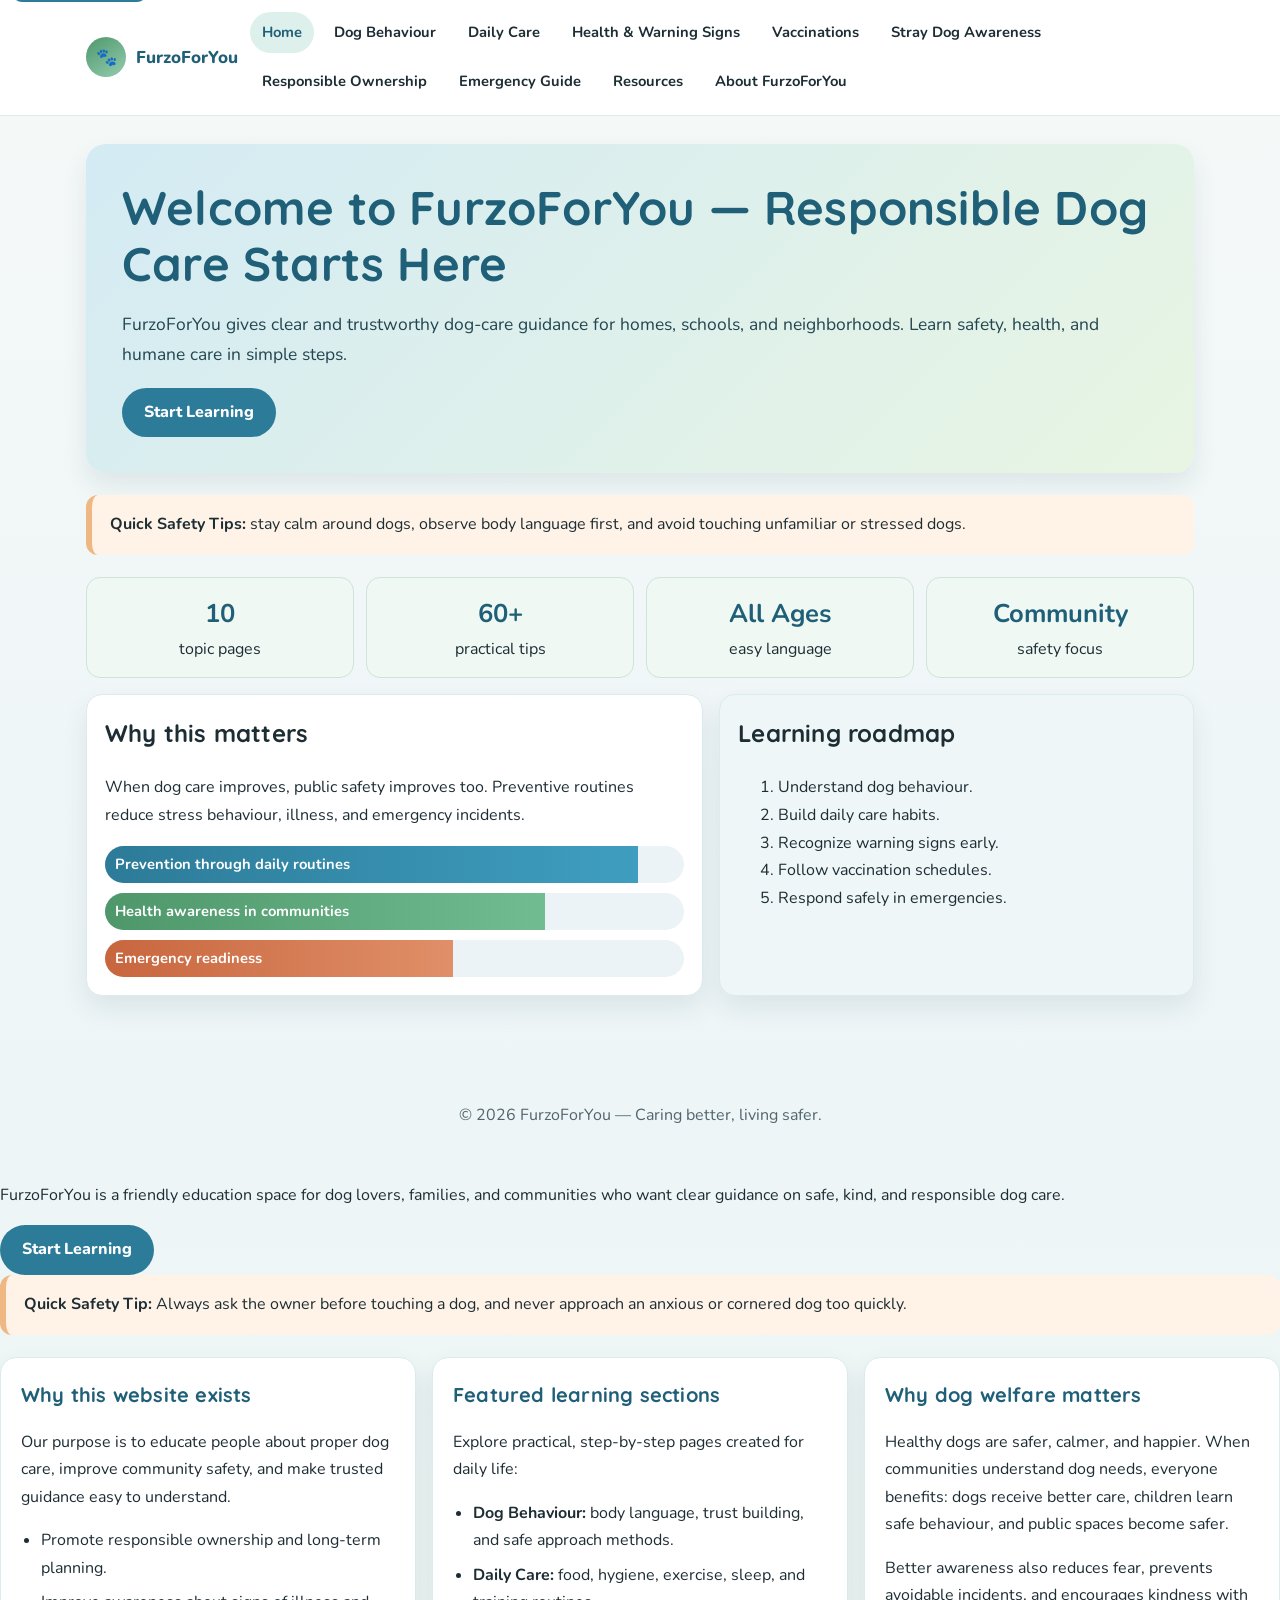
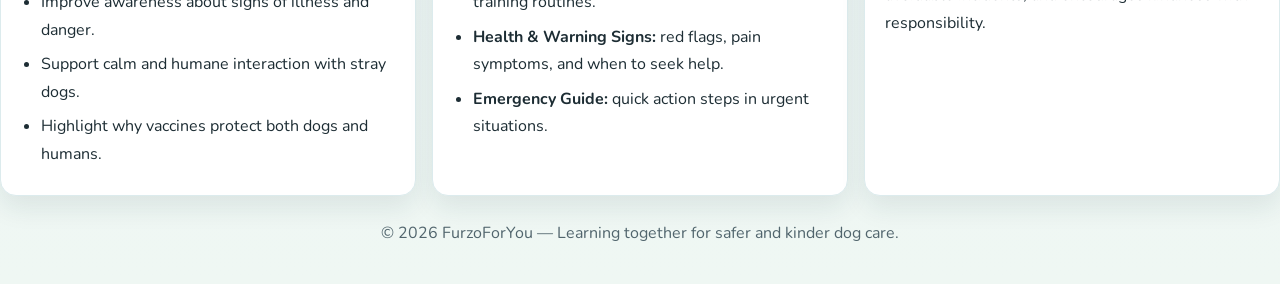
==== commit 69c9a499: "Merge branch 'main' into codex/create-multi-page-educational-dog-care-website-lr164m" ====
--- a/index.html
+++ b/index.html
@@ -13,6 +13,7 @@
       <div class="brand"><span class="brand-logo">🐾</span>FurzoForYou</div>
       <button class="nav-toggle" data-nav-toggle aria-expanded="false" aria-controls="site-nav">Menu</button>
       <nav id="site-nav" data-nav aria-label="Primary">
+      <nav id="site-nav" data-nav>
         <ul>
           <li><a href="home.html" data-page="home">Home</a></li>
           <li><a href="dog-behaviour.html" data-page="behaviour">Dog Behaviour</a></li>
@@ -71,6 +72,44 @@
   </main>
 
   <footer class="site-footer">© 2026 FurzoForYou — Caring better, living safer.</footer>
+      <p>FurzoForYou is a friendly education space for dog lovers, families, and communities who want clear guidance on safe, kind, and responsible dog care.</p>
+      <a class="button" href="dog-behaviour.html">Start Learning</a>
+    </section>
+
+    <section class="banner">
+      <strong>Quick Safety Tip:</strong> Always ask the owner before touching a dog, and never approach an anxious or cornered dog too quickly.
+    </section>
+
+    <section class="grid">
+      <article class="card">
+        <h2>Why this website exists</h2>
+        <p>Our purpose is to educate people about proper dog care, improve community safety, and make trusted guidance easy to understand.</p>
+        <ul class="highlight-list">
+          <li>Promote responsible ownership and long-term planning.</li>
+          <li>Improve awareness about signs of illness and danger.</li>
+          <li>Support calm and humane interaction with stray dogs.</li>
+          <li>Highlight why vaccines protect both dogs and humans.</li>
+        </ul>
+      </article>
+      <article class="card">
+        <h2>Featured learning sections</h2>
+        <p>Explore practical, step-by-step pages created for daily life:</p>
+        <ul>
+          <li><strong>Dog Behaviour:</strong> body language, trust building, and safe approach methods.</li>
+          <li><strong>Daily Care:</strong> food, hygiene, exercise, sleep, and training routines.</li>
+          <li><strong>Health & Warning Signs:</strong> red flags, pain symptoms, and when to seek help.</li>
+          <li><strong>Emergency Guide:</strong> quick action steps in urgent situations.</li>
+        </ul>
+      </article>
+      <article class="card">
+        <h2>Why dog welfare matters</h2>
+        <p>Healthy dogs are safer, calmer, and happier. When communities understand dog needs, everyone benefits: dogs receive better care, children learn safe behaviour, and public spaces become safer.</p>
+        <p>Better awareness also reduces fear, prevents avoidable incidents, and encourages kindness with responsibility.</p>
+      </article>
+    </section>
+  </main>
+
+  <footer class="site-footer">© 2026 FurzoForYou — Learning together for safer and kinder dog care.</footer>
   <script src="script.js"></script>
 </body>
 </html>
--- a/styles.css
+++ b/styles.css
@@ -103,4 +103,300 @@
   .nav-wrap { flex-wrap: wrap; }
   .hero { padding: 24px; }
   .split { grid-template-columns: 1fr; }
-}
+:root {
+  --bg: #f4f8f7;
+  --card: #ffffff;
+  --primary: #2f7a9a;
+  --primary-dark: #225d75;
+  --secondary: #4f9368;
+  --accent: #f2b880;
+  --text: #1f2d33;
+  --muted: #51646d;
+  --warning: #c56338;
+  --shadow: 0 10px 25px rgba(31, 45, 51, 0.08);
+  --radius: 16px;
+  --max-width: 1100px;
+}
+
+* {
+  box-sizing: border-box;
+}
+
+body {
+  margin: 0;
+  font-family: "Inter", "Segoe UI", Roboto, Arial, sans-serif;
+  background: linear-gradient(180deg, #f4f8f7 0%, #edf5f6 100%);
+  color: var(--text);
+  line-height: 1.65;
+}
+
+a {
+  color: var(--primary);
+  text-decoration: none;
+}
+
+a:hover,
+a:focus {
+  text-decoration: underline;
+}
+
+.skip-link {
+  position: absolute;
+  top: -40px;
+  left: 12px;
+  background: var(--primary);
+  color: white;
+  padding: 8px 12px;
+  border-radius: 8px;
+  z-index: 1000;
+}
+
+.skip-link:focus {
+  top: 12px;
+}
+
+.site-header {
+  position: sticky;
+  top: 0;
+  z-index: 999;
+  background: rgba(255, 255, 255, 0.95);
+  backdrop-filter: blur(8px);
+  border-bottom: 1px solid rgba(79, 147, 104, 0.15);
+}
+
+.nav-wrap {
+  max-width: var(--max-width);
+  margin: 0 auto;
+  padding: 12px 16px;
+  display: flex;
+  align-items: center;
+  justify-content: space-between;
+  gap: 12px;
+}
+
+.brand {
+  display: flex;
+  align-items: center;
+  gap: 10px;
+  font-weight: 700;
+  color: var(--primary-dark);
+}
+
+.brand-logo {
+  width: 38px;
+  height: 38px;
+  display: grid;
+  place-items: center;
+  background: linear-gradient(160deg, var(--secondary), #8fc7a7);
+  border-radius: 50%;
+  color: white;
+  font-size: 1.15rem;
+}
+
+.nav-toggle {
+  display: none;
+  border: none;
+  background: #e7f1f3;
+  color: var(--primary-dark);
+  font-size: 1rem;
+  padding: 8px 12px;
+  border-radius: 999px;
+  cursor: pointer;
+}
+
+nav ul {
+  list-style: none;
+  display: flex;
+  flex-wrap: wrap;
+  margin: 0;
+  padding: 0;
+  gap: 8px;
+}
+
+nav a {
+  display: inline-block;
+  padding: 8px 12px;
+  border-radius: 999px;
+  color: var(--text);
+  font-size: 0.95rem;
+}
+
+nav a.active,
+nav a:hover,
+nav a:focus {
+  background: #dff0ec;
+  color: var(--primary-dark);
+  text-decoration: none;
+}
+
+main {
+  max-width: var(--max-width);
+  margin: 0 auto;
+  padding: 26px 16px 60px;
+}
+
+.hero {
+  background: linear-gradient(140deg, #d7ecf4, #e7f4e4);
+  border-radius: calc(var(--radius) + 4px);
+  padding: 34px;
+  box-shadow: var(--shadow);
+  margin-bottom: 24px;
+}
+
+.hero h1 {
+  margin: 0 0 12px;
+  line-height: 1.2;
+  font-size: clamp(1.8rem, 4vw, 2.8rem);
+  color: var(--primary-dark);
+}
+
+.hero p {
+  font-size: 1.1rem;
+  color: #23404a;
+  margin-bottom: 18px;
+}
+
+.button {
+  display: inline-block;
+  padding: 11px 20px;
+  background: var(--primary);
+  color: white;
+  border-radius: 999px;
+  font-weight: 600;
+}
+
+.button:hover,
+.button:focus {
+  background: var(--primary-dark);
+  text-decoration: none;
+}
+
+.banner {
+  background: #fff4ea;
+  border-left: 6px solid var(--accent);
+  padding: 16px 18px;
+  border-radius: 12px;
+  margin-bottom: 22px;
+}
+
+.page-title {
+  margin: 8px 0 6px;
+  font-size: clamp(1.7rem, 3.2vw, 2.3rem);
+  color: var(--primary-dark);
+}
+
+.lead {
+  color: var(--muted);
+  margin-bottom: 20px;
+}
+
+.grid {
+  display: grid;
+  grid-template-columns: repeat(auto-fit, minmax(240px, 1fr));
+  gap: 16px;
+}
+
+.card {
+  background: var(--card);
+  border-radius: var(--radius);
+  padding: 20px;
+  box-shadow: var(--shadow);
+}
+
+.card h2,
+.card h3 {
+  margin-top: 0;
+  color: var(--primary-dark);
+  line-height: 1.3;
+}
+
+.card ul {
+  padding-left: 20px;
+  margin-bottom: 0;
+}
+
+.card p:last-child,
+.card ul:last-child {
+  margin-bottom: 0;
+}
+
+.highlight-list li {
+  margin-bottom: 8px;
+}
+
+.warning {
+  border-left: 6px solid var(--warning);
+  background: #fff1eb;
+}
+
+.icon-title {
+  display: flex;
+  align-items: center;
+  gap: 8px;
+}
+
+.icon {
+  width: 32px;
+  height: 32px;
+  border-radius: 50%;
+  display: grid;
+  place-items: center;
+  font-weight: 700;
+  color: #fff;
+  background: var(--secondary);
+}
+
+.flow {
+  display: grid;
+  gap: 10px;
+}
+
+.flow-step {
+  background: #eef7f2;
+  border-radius: 12px;
+  padding: 12px 14px;
+  border: 1px solid #d4e8db;
+}
+
+.site-footer {
+  text-align: center;
+  padding: 24px 14px 36px;
+  color: var(--muted);
+}
+
+@media (max-width: 900px) {
+  .nav-toggle {
+    display: inline-block;
+  }
+
+  nav {
+    display: none;
+    width: 100%;
+  }
+
+  nav.open {
+    display: block;
+  }
+
+  nav ul {
+    margin-top: 10px;
+    flex-direction: column;
+    align-items: flex-start;
+    background: #ffffff;
+    border-radius: 12px;
+    padding: 8px;
+    box-shadow: var(--shadow);
+  }
+
+  nav a {
+    width: 100%;
+  }
+
+  .nav-wrap {
+    flex-wrap: wrap;
+  }
+
+  .hero {
+    padding: 24px;
+  }
+}
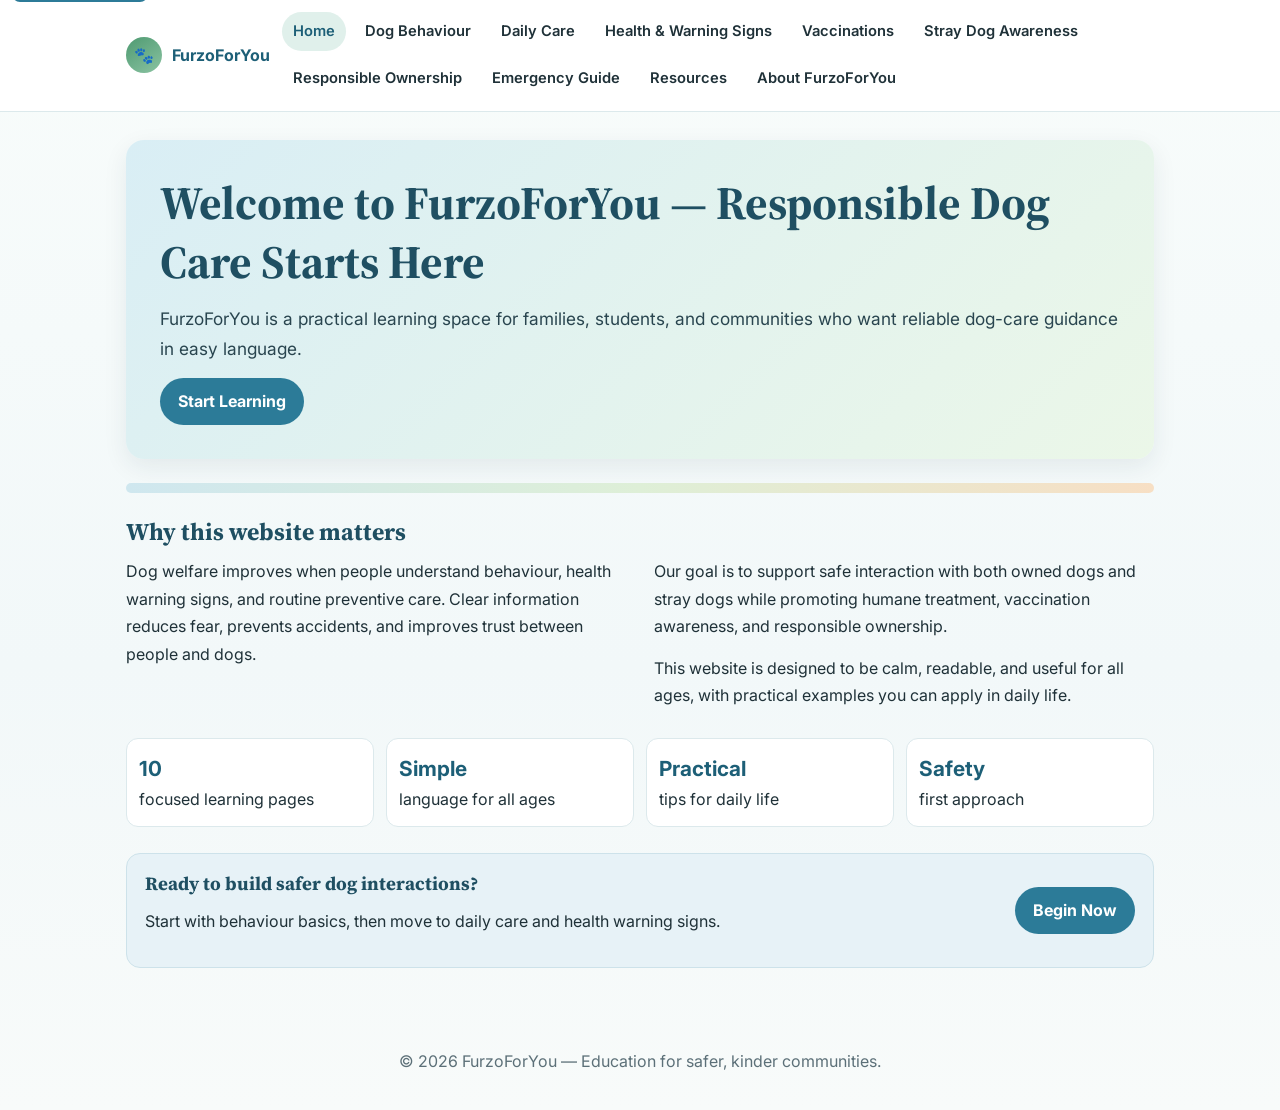
==== commit c624d4cd: "Refine layout with cleaner flow, spacing, and subtle interactions" ====
--- a/index.html
+++ b/index.html
@@ -1,115 +1,14 @@
 <!DOCTYPE html>
 <html lang="en">
-<head>
-  <meta charset="UTF-8" />
-  <meta name="viewport" content="width=device-width, initial-scale=1.0" />
-  <title>FurzoForYou | Home</title>
-  <link rel="stylesheet" href="styles.css" />
-</head>
+<head><meta charset="UTF-8" /><meta name="viewport" content="width=device-width, initial-scale=1.0" /><title>FurzoForYou | Home</title><link rel="stylesheet" href="styles.css" /></head>
 <body data-page="home">
-  <a class="skip-link" href="#main-content">Skip to content</a>
-  <header class="site-header">
-    <div class="nav-wrap">
-      <div class="brand"><span class="brand-logo">🐾</span>FurzoForYou</div>
-      <button class="nav-toggle" data-nav-toggle aria-expanded="false" aria-controls="site-nav">Menu</button>
-      <nav id="site-nav" data-nav aria-label="Primary">
-      <nav id="site-nav" data-nav>
-        <ul>
-          <li><a href="home.html" data-page="home">Home</a></li>
-          <li><a href="dog-behaviour.html" data-page="behaviour">Dog Behaviour</a></li>
-          <li><a href="daily-care.html" data-page="care">Daily Care</a></li>
-          <li><a href="health-warning-signs.html" data-page="health">Health & Warning Signs</a></li>
-          <li><a href="vaccinations.html" data-page="vaccinations">Vaccinations</a></li>
-          <li><a href="stray-dog-awareness.html" data-page="stray">Stray Dog Awareness</a></li>
-          <li><a href="responsible-ownership.html" data-page="ownership">Responsible Ownership</a></li>
-          <li><a href="emergency-guide.html" data-page="emergency">Emergency Guide</a></li>
-          <li><a href="resources.html" data-page="resources">Resources</a></li>
-          <li><a href="about.html" data-page="about">About FurzoForYou</a></li>
-        </ul>
-      </nav>
-    </div>
-  </header>
-
-  <main id="main-content">
-    <section class="hero">
-      <h1>Welcome to FurzoForYou — Responsible Dog Care Starts Here</h1>
-      <p>FurzoForYou gives clear and trustworthy dog-care guidance for homes, schools, and neighborhoods. Learn safety, health, and humane care in simple steps.</p>
-      <a class="button" href="dog-behaviour.html">Start Learning</a>
-    </section>
-
-    <section class="banner" aria-label="quick safety tips">
-      <strong>Quick Safety Tips:</strong> stay calm around dogs, observe body language first, and avoid touching unfamiliar or stressed dogs.
-    </section>
-
-    <section class="stats" aria-label="site highlights">
-      <div class="stat"><strong>10</strong>topic pages</div>
-      <div class="stat"><strong>60+</strong>practical tips</div>
-      <div class="stat"><strong>All Ages</strong>easy language</div>
-      <div class="stat"><strong>Community</strong>safety focus</div>
-    </section>
-
-    <section class="split">
-      <article class="panel">
-        <h2>Why this matters</h2>
-        <p>When dog care improves, public safety improves too. Preventive routines reduce stress behaviour, illness, and emergency incidents.</p>
-        <div class="chart-bars" aria-label="benefit chart">
-          <div class="bar"><span class="v1">Prevention through daily routines</span></div>
-          <div class="bar"><span class="v2">Health awareness in communities</span></div>
-          <div class="bar"><span class="v3">Emergency readiness</span></div>
-        </div>
-      </article>
-      <aside class="panel soft">
-        <h2>Learning roadmap</h2>
-        <ol>
-          <li>Understand dog behaviour.</li>
-          <li>Build daily care habits.</li>
-          <li>Recognize warning signs early.</li>
-          <li>Follow vaccination schedules.</li>
-          <li>Respond safely in emergencies.</li>
-        </ol>
-      </aside>
-    </section>
-  </main>
-
-  <footer class="site-footer">© 2026 FurzoForYou — Caring better, living safer.</footer>
-      <p>FurzoForYou is a friendly education space for dog lovers, families, and communities who want clear guidance on safe, kind, and responsible dog care.</p>
-      <a class="button" href="dog-behaviour.html">Start Learning</a>
-    </section>
-
-    <section class="banner">
-      <strong>Quick Safety Tip:</strong> Always ask the owner before touching a dog, and never approach an anxious or cornered dog too quickly.
-    </section>
-
-    <section class="grid">
-      <article class="card">
-        <h2>Why this website exists</h2>
-        <p>Our purpose is to educate people about proper dog care, improve community safety, and make trusted guidance easy to understand.</p>
-        <ul class="highlight-list">
-          <li>Promote responsible ownership and long-term planning.</li>
-          <li>Improve awareness about signs of illness and danger.</li>
-          <li>Support calm and humane interaction with stray dogs.</li>
-          <li>Highlight why vaccines protect both dogs and humans.</li>
-        </ul>
-      </article>
-      <article class="card">
-        <h2>Featured learning sections</h2>
-        <p>Explore practical, step-by-step pages created for daily life:</p>
-        <ul>
-          <li><strong>Dog Behaviour:</strong> body language, trust building, and safe approach methods.</li>
-          <li><strong>Daily Care:</strong> food, hygiene, exercise, sleep, and training routines.</li>
-          <li><strong>Health & Warning Signs:</strong> red flags, pain symptoms, and when to seek help.</li>
-          <li><strong>Emergency Guide:</strong> quick action steps in urgent situations.</li>
-        </ul>
-      </article>
-      <article class="card">
-        <h2>Why dog welfare matters</h2>
-        <p>Healthy dogs are safer, calmer, and happier. When communities understand dog needs, everyone benefits: dogs receive better care, children learn safe behaviour, and public spaces become safer.</p>
-        <p>Better awareness also reduces fear, prevents avoidable incidents, and encourages kindness with responsibility.</p>
-      </article>
-    </section>
-  </main>
-
-  <footer class="site-footer">© 2026 FurzoForYou — Learning together for safer and kinder dog care.</footer>
-  <script src="script.js"></script>
-</body>
-</html>
+<a class="skip-link" href="#main-content">Skip to content</a>
+<header class="site-header"><div class="nav-wrap"><div class="brand"><span class="brand-logo">🐾</span>FurzoForYou</div><button class="nav-toggle" data-nav-toggle aria-expanded="false" aria-controls="site-nav">Menu</button><nav id="site-nav" data-nav aria-label="Primary"><ul><li><a href="home.html" data-page="home">Home</a></li><li><a href="dog-behaviour.html" data-page="behaviour">Dog Behaviour</a></li><li><a href="daily-care.html" data-page="care">Daily Care</a></li><li><a href="health-warning-signs.html" data-page="health">Health & Warning Signs</a></li><li><a href="vaccinations.html" data-page="vaccinations">Vaccinations</a></li><li><a href="stray-dog-awareness.html" data-page="stray">Stray Dog Awareness</a></li><li><a href="responsible-ownership.html" data-page="ownership">Responsible Ownership</a></li><li><a href="emergency-guide.html" data-page="emergency">Emergency Guide</a></li><li><a href="resources.html" data-page="resources">Resources</a></li><li><a href="about.html" data-page="about">About FurzoForYou</a></li></ul></nav></div></header>
+<main id="main-content">
+<section class="hero"><h1>Welcome to FurzoForYou — Responsible Dog Care Starts Here</h1><p>FurzoForYou is a practical learning space for families, students, and communities who want reliable dog-care guidance in easy language.</p><a class="button" href="dog-behaviour.html">Start Learning</a></section>
+<div class="visual-break" aria-hidden="true"></div>
+<section class="section"><h2>Why this website matters</h2><div class="content-flow two"><p>Dog welfare improves when people understand behaviour, health warning signs, and routine preventive care. Clear information reduces fear, prevents accidents, and improves trust between people and dogs.</p><p>Our goal is to support safe interaction with both owned dogs and stray dogs while promoting humane treatment, vaccination awareness, and responsible ownership.</p><p>This website is designed to be calm, readable, and useful for all ages, with practical examples you can apply in daily life.</p></div></section>
+<section class="key-facts"><div class="fact"><strong>10</strong>focused learning pages</div><div class="fact"><strong>Simple</strong>language for all ages</div><div class="fact"><strong>Practical</strong>tips for daily life</div><div class="fact"><strong>Safety</strong>first approach</div></section>
+<section class="cta-band"><div><h3>Ready to build safer dog interactions?</h3><p>Start with behaviour basics, then move to daily care and health warning signs.</p></div><a class="button" href="dog-behaviour.html">Begin Now</a></section>
+</main><footer class="site-footer">© 2026 FurzoForYou — Education for safer, kinder communities.</footer><script src="script.js"></script>
+</body></html>
--- a/styles.css
+++ b/styles.css
@@ -1,402 +1,106 @@
-@import url('https://fonts.googleapis.com/css2?family=Nunito:wght@400;600;700;800&family=Quicksand:wght@500;600;700&display=swap');
+@import url('https://fonts.googleapis.com/css2?family=Inter:wght@400;500;600;700&family=Source+Serif+4:wght@600;700&display=swap');
 
 :root {
-  --bg: #f3f8f8;
+  --bg: #f6faf9;
   --surface: #ffffff;
+  --text: #1f3138;
+  --muted: #5c7078;
   --primary: #2c7b98;
-  --primary-dark: #1f5f77;
-  --secondary: #4d976b;
-  --accent: #efb782;
-  --text: #1d2d34;
-  --muted: #51656d;
-  --warning: #c8663e;
-  --soft-border: #dcebed;
-  --shadow: 0 12px 26px rgba(22, 53, 64, 0.09);
-  --radius: 16px;
-  --max-width: 1140px;
+  --primary-dark: #1d5f77;
+  --accent: #4e9a71;
+  --warm: #f4b77f;
+  --border: #dce9ec;
+  --shadow: 0 8px 24px rgba(22, 53, 64, 0.08);
+  --max: 1060px;
 }
 
 * { box-sizing: border-box; }
+html { scroll-behavior: smooth; }
 body {
   margin: 0;
-  font-family: 'Nunito', 'Segoe UI', Arial, sans-serif;
+  font-family: 'Inter', 'Segoe UI', sans-serif;
   color: var(--text);
-  background: linear-gradient(180deg, #f5f9f8 0%, #edf5f7 60%, #eff7f3 100%);
+  background: linear-gradient(180deg, #f8fcfb 0%, #f2f8f9 60%, #f8fbfa 100%);
   line-height: 1.72;
+  animation: fadeIn .35s ease;
 }
-h1, h2, h3 { margin-top: 0; font-family: 'Quicksand', 'Nunito', sans-serif; letter-spacing: .2px; }
+@keyframes fadeIn { from { opacity: 0; transform: translateY(4px);} to {opacity:1; transform:none;} }
+
+h1,h2,h3 { font-family: 'Source Serif 4', Georgia, serif; margin: 0 0 12px; line-height: 1.28; color: #1f4f62; }
+p { margin: 0 0 14px; }
 a { color: var(--primary); text-decoration: none; }
 a:hover, a:focus { text-decoration: underline; }
 
-.skip-link { position: absolute; top: -44px; left: 12px; background: var(--primary); color: #fff; padding: 9px 13px; border-radius: 10px; z-index: 1000; }
-.skip-link:focus { top: 12px; }
+.skip-link { position: absolute; top: -42px; left: 12px; background: var(--primary); color: #fff; padding: 8px 12px; border-radius: 8px; z-index: 1000; }
+.skip-link:focus { top: 10px; }
 
-.site-header { position: sticky; top: 0; z-index: 999; background: rgba(255,255,255,.95); backdrop-filter: blur(8px); border-bottom: 1px solid rgba(79,151,107,.18); }
-.nav-wrap { max-width: var(--max-width); margin: 0 auto; padding: 12px 16px; display: flex; align-items: center; justify-content: space-between; gap: 12px; }
-.brand { display: flex; align-items: center; gap: 10px; color: var(--primary-dark); font-weight: 800; font-size: 1.07rem; }
-.brand-logo { width: 40px; height: 40px; display: grid; place-items: center; border-radius: 50%; background: linear-gradient(145deg, var(--secondary), #95cdb0); color: #fff; }
-.nav-toggle { display: none; border: none; background: #e6f1f2; color: var(--primary-dark); padding: 9px 13px; border-radius: 999px; font-family: inherit; font-weight: 700; cursor: pointer; }
-nav ul { list-style: none; margin: 0; padding: 0; display: flex; gap: 8px; flex-wrap: wrap; }
-nav a { display: inline-block; padding: 8px 12px; border-radius: 999px; color: var(--text); font-size: .92rem; font-weight: 700; }
-nav a.active, nav a:hover, nav a:focus { background: #def0eb; color: var(--primary-dark); text-decoration: none; }
+.site-header { background: rgba(255,255,255,.95); border-bottom: 1px solid var(--border); }
+.nav-wrap { max-width: var(--max); margin: 0 auto; padding: 12px 16px; display: flex; align-items: center; justify-content: space-between; gap: 12px; }
+.brand { display: flex; align-items: center; gap: 10px; color: var(--primary-dark); font-weight: 700; }
+.brand-logo { width: 36px; height: 36px; border-radius: 50%; display: grid; place-items: center; color: #fff; background: linear-gradient(145deg, var(--accent), #8bc3a2); }
+.nav-toggle { display:none; border:none; padding:8px 12px; border-radius:999px; font-weight:600; background:#e9f4f5; color:var(--primary-dark); }
+nav ul { display:flex; flex-wrap:wrap; gap:8px; list-style:none; margin:0; padding:0; }
+nav a { display:inline-block; padding:7px 11px; border-radius:999px; color:var(--text); font-weight:600; font-size:.92rem; }
+nav a.active, nav a:hover, nav a:focus { background:#e0f0eb; color:var(--primary-dark); text-decoration:none; }
 
-main { max-width: var(--max-width); margin: 0 auto; padding: 28px 16px 64px; }
-.hero { background: linear-gradient(135deg,#d4ebf4,#e8f5e3); border-radius: 20px; padding: 36px; box-shadow: var(--shadow); margin-bottom: 22px; }
-.hero h1 { font-size: clamp(1.9rem,4vw,2.95rem); line-height: 1.2; color: var(--primary-dark); margin-bottom: 12px; }
-.hero p { font-size: 1.09rem; color: #234550; }
-.button { display: inline-block; padding: 11px 22px; border-radius: 999px; background: var(--primary); color: #fff; font-weight: 800; }
-.button:hover,.button:focus { background: var(--primary-dark); text-decoration: none; }
-.banner { background: #fff3e7; border-left: 6px solid var(--accent); border-radius: 12px; padding: 16px 18px; margin-bottom: 22px; }
-.page-title { margin: 8px 0 4px; font-size: clamp(1.75rem,3.2vw,2.45rem); color: var(--primary-dark); }
+main { max-width: var(--max); margin: 0 auto; padding: 28px 16px 60px; }
+.hero { padding: 34px; background: linear-gradient(135deg, #d9eef5, #ebf7e8); border-radius: 18px; box-shadow: var(--shadow); margin-bottom: 24px; }
+.hero h1 { font-size: clamp(2rem, 4vw, 2.9rem); }
+.hero p { font-size: 1.08rem; color: #29454f; }
+.button { display:inline-block; background: var(--primary); color:#fff; padding: 10px 18px; border-radius: 999px; font-weight:700; }
+.button:hover, .button:focus { background: var(--primary-dark); text-decoration:none; }
+
+.page-title { font-size: clamp(1.8rem, 3vw, 2.4rem); margin-bottom: 8px; }
 .lead { color: var(--muted); margin-bottom: 20px; }
 
-.grid { display: grid; grid-template-columns: repeat(auto-fit, minmax(245px, 1fr)); gap: 16px; }
-.card { background: var(--surface); border-radius: var(--radius); border: 1px solid var(--soft-border); box-shadow: var(--shadow); padding: 20px; }
-.card h2,.card h3 { color: var(--primary-dark); font-size: 1.25rem; }
-.card ul,.card ol { margin: 0; padding-left: 20px; }
-.card li { margin: 0 0 7px; }
+.content-flow { column-gap: 28px; }
+.content-flow.two { columns: 2 320px; }
+.content-flow p { break-inside: avoid; }
 
-.split { display: grid; grid-template-columns: 1.3fr 1fr; gap: 16px; margin-bottom: 18px; }
-.panel { background: #ffffff; border: 1px solid var(--soft-border); border-radius: 16px; padding: 18px; box-shadow: var(--shadow); }
-.panel.soft { background: #eef6f8; }
+.visual-break { height: 10px; border-radius: 999px; background: linear-gradient(90deg, #cfe7ef, #deefd7, #f7dfc4); margin: 18px 0 24px; }
+.section { margin-bottom: 28px; }
+.section h2 { margin-bottom: 10px; }
 
-.stats { display: grid; grid-template-columns: repeat(auto-fit, minmax(160px,1fr)); gap: 12px; margin-bottom: 16px; }
-.stat { background: #f0f8f3; border: 1px solid #cfe3d8; border-radius: 14px; padding: 14px; text-align: center; }
-.stat strong { display: block; font-size: 1.6rem; color: var(--primary-dark); }
+.key-facts { display:grid; grid-template-columns:repeat(auto-fit,minmax(180px,1fr)); gap:12px; margin: 14px 0 20px; }
+.fact { background:#fff; border:1px solid var(--border); border-radius: 12px; padding: 12px; }
+.fact strong { display:block; color:var(--primary-dark); font-size:1.3rem; }
 
-.chart-bars { display: grid; gap: 10px; }
-.bar { background: #ecf3f6; border-radius: 999px; overflow: hidden; font-size: .92rem; }
-.bar span { display: block; padding: 6px 10px; color: #fff; font-weight: 700; }
-.bar .v1 { width: 92%; background: linear-gradient(90deg,#2c7b98,#3f9ec0); }
-.bar .v2 { width: 76%; background: linear-gradient(90deg,#4d976b,#71bc90); }
-.bar .v3 { width: 60%; background: linear-gradient(90deg,#c8663e,#e08f68); }
+.callout { background:#fff6ee; border-left:5px solid var(--warm); border-radius:10px; padding:12px 14px; margin: 14px 0; }
+.safe { background:#eef8f2; border-left-color: var(--accent); }
 
-.table-wrap { overflow-x: auto; }
-table.compare { width: 100%; border-collapse: collapse; background: #fff; border-radius: 12px; overflow: hidden; }
-table.compare th, table.compare td { border: 1px solid #dbe8eb; padding: 10px; text-align: left; vertical-align: top; }
-table.compare th { background: #e8f3f5; color: var(--primary-dark); }
+.inline-grid { display:grid; grid-template-columns: 1.2fr 1fr; gap:18px; align-items:start; }
+.info-card { background: var(--surface); border:1px solid var(--border); border-radius:12px; padding:16px; }
 
-.timeline { border-left: 3px solid #b9d9cc; margin-left: 8px; padding-left: 16px; display: grid; gap: 12px; }
-.timeline-step { background: #fff; border: 1px solid #dbe8eb; border-radius: 12px; padding: 12px; position: relative; }
-.timeline-step::before { content: ''; position: absolute; left: -24px; top: 16px; width: 10px; height: 10px; border-radius: 50%; background: var(--secondary); }
+.table-wrap { overflow-x:auto; }
+table { width:100%; border-collapse: collapse; background:#fff; }
+th,td { border:1px solid var(--border); padding:10px; text-align:left; }
+th { background:#ecf5f7; }
 
-.diagram { background: #f0f7fb; border: 1px dashed #b8d7e4; border-radius: 14px; padding: 12px; margin-top: 10px; }
-.diagram svg { width: 100%; height: auto; }
+.chart-bars { display:grid; gap:10px; margin-top:10px; }
+.bar { background:#eaf2f5; border-radius:999px; overflow:hidden; font-size:.9rem; }
+.bar span { display:block; color:#fff; font-weight:700; padding:6px 10px; }
+.v1 { width: 90%; background:linear-gradient(90deg,#2c7b98,#52a9c8); }
+.v2 { width: 74%; background:linear-gradient(90deg,#4e9a71,#79c098); }
+.v3 { width: 58%; background:linear-gradient(90deg,#c77048,#e49a78); }
 
-.warning { background: #fff0e9; border-left: 6px solid var(--warning); }
-.icon-title { display: flex; align-items: center; gap: 8px; }
-.icon { width: 32px; height: 32px; border-radius: 50%; display: grid; place-items: center; color: #fff; font-weight: 700; background: var(--secondary); }
-.flow { display: grid; gap: 10px; }
-.flow-step { background: #ebf6f0; border: 1px solid #d0e5d8; border-radius: 12px; padding: 12px 14px; }
+.flow { display:grid; gap:10px; }
+.flow-step { background:#eef7f1; border:1px solid #d2e5d8; border-radius:10px; padding:10px 12px; }
 
-.faq details { background: #fff; border: 1px solid #dcebed; border-radius: 12px; padding: 10px 12px; margin-bottom: 8px; }
-.faq summary { cursor: pointer; font-weight: 700; color: var(--primary-dark); }
+.faq details { background:#fff; border:1px solid var(--border); border-radius:10px; padding:10px 12px; margin-bottom:8px; }
+.faq summary { cursor:pointer; font-weight:600; color: var(--primary-dark); }
 
-.site-footer { text-align: center; color: var(--muted); padding: 24px 14px 36px; }
+.cta-band { margin-top: 26px; background:#e7f2f7; border:1px solid #cde2ea; border-radius:14px; padding:18px; display:flex; justify-content:space-between; gap:12px; align-items:center; }
+
+.site-footer { text-align:center; color:var(--muted); padding:20px 14px 34px; }
 
 @media (max-width: 900px) {
-  .nav-toggle { display: inline-block; }
-  nav { display: none; width: 100%; }
-  nav.open { display: block; }
-  nav ul { margin-top: 10px; flex-direction: column; align-items: stretch; background: #fff; border-radius: 12px; box-shadow: var(--shadow); padding: 8px; }
-  nav a { width: 100%; }
-  .nav-wrap { flex-wrap: wrap; }
-  .hero { padding: 24px; }
-  .split { grid-template-columns: 1fr; }
-:root {
-  --bg: #f4f8f7;
-  --card: #ffffff;
-  --primary: #2f7a9a;
-  --primary-dark: #225d75;
-  --secondary: #4f9368;
-  --accent: #f2b880;
-  --text: #1f2d33;
-  --muted: #51646d;
-  --warning: #c56338;
-  --shadow: 0 10px 25px rgba(31, 45, 51, 0.08);
-  --radius: 16px;
-  --max-width: 1100px;
+  .nav-toggle { display:inline-block; }
+  nav { display:none; width:100%; }
+  nav.open { display:block; }
+  nav ul { flex-direction:column; background:#fff; border:1px solid var(--border); border-radius:10px; padding:8px; }
+  nav a { width:100%; }
+  .nav-wrap { flex-wrap:wrap; }
+  .hero { padding:24px; }
+  .inline-grid { grid-template-columns:1fr; }
+  .cta-band { flex-direction:column; align-items:flex-start; }
 }
-
-* {
-  box-sizing: border-box;
-}
-
-body {
-  margin: 0;
-  font-family: "Inter", "Segoe UI", Roboto, Arial, sans-serif;
-  background: linear-gradient(180deg, #f4f8f7 0%, #edf5f6 100%);
-  color: var(--text);
-  line-height: 1.65;
-}
-
-a {
-  color: var(--primary);
-  text-decoration: none;
-}
-
-a:hover,
-a:focus {
-  text-decoration: underline;
-}
-
-.skip-link {
-  position: absolute;
-  top: -40px;
-  left: 12px;
-  background: var(--primary);
-  color: white;
-  padding: 8px 12px;
-  border-radius: 8px;
-  z-index: 1000;
-}
-
-.skip-link:focus {
-  top: 12px;
-}
-
-.site-header {
-  position: sticky;
-  top: 0;
-  z-index: 999;
-  background: rgba(255, 255, 255, 0.95);
-  backdrop-filter: blur(8px);
-  border-bottom: 1px solid rgba(79, 147, 104, 0.15);
-}
-
-.nav-wrap {
-  max-width: var(--max-width);
-  margin: 0 auto;
-  padding: 12px 16px;
-  display: flex;
-  align-items: center;
-  justify-content: space-between;
-  gap: 12px;
-}
-
-.brand {
-  display: flex;
-  align-items: center;
-  gap: 10px;
-  font-weight: 700;
-  color: var(--primary-dark);
-}
-
-.brand-logo {
-  width: 38px;
-  height: 38px;
-  display: grid;
-  place-items: center;
-  background: linear-gradient(160deg, var(--secondary), #8fc7a7);
-  border-radius: 50%;
-  color: white;
-  font-size: 1.15rem;
-}
-
-.nav-toggle {
-  display: none;
-  border: none;
-  background: #e7f1f3;
-  color: var(--primary-dark);
-  font-size: 1rem;
-  padding: 8px 12px;
-  border-radius: 999px;
-  cursor: pointer;
-}
-
-nav ul {
-  list-style: none;
-  display: flex;
-  flex-wrap: wrap;
-  margin: 0;
-  padding: 0;
-  gap: 8px;
-}
-
-nav a {
-  display: inline-block;
-  padding: 8px 12px;
-  border-radius: 999px;
-  color: var(--text);
-  font-size: 0.95rem;
-}
-
-nav a.active,
-nav a:hover,
-nav a:focus {
-  background: #dff0ec;
-  color: var(--primary-dark);
-  text-decoration: none;
-}
-
-main {
-  max-width: var(--max-width);
-  margin: 0 auto;
-  padding: 26px 16px 60px;
-}
-
-.hero {
-  background: linear-gradient(140deg, #d7ecf4, #e7f4e4);
-  border-radius: calc(var(--radius) + 4px);
-  padding: 34px;
-  box-shadow: var(--shadow);
-  margin-bottom: 24px;
-}
-
-.hero h1 {
-  margin: 0 0 12px;
-  line-height: 1.2;
-  font-size: clamp(1.8rem, 4vw, 2.8rem);
-  color: var(--primary-dark);
-}
-
-.hero p {
-  font-size: 1.1rem;
-  color: #23404a;
-  margin-bottom: 18px;
-}
-
-.button {
-  display: inline-block;
-  padding: 11px 20px;
-  background: var(--primary);
-  color: white;
-  border-radius: 999px;
-  font-weight: 600;
-}
-
-.button:hover,
-.button:focus {
-  background: var(--primary-dark);
-  text-decoration: none;
-}
-
-.banner {
-  background: #fff4ea;
-  border-left: 6px solid var(--accent);
-  padding: 16px 18px;
-  border-radius: 12px;
-  margin-bottom: 22px;
-}
-
-.page-title {
-  margin: 8px 0 6px;
-  font-size: clamp(1.7rem, 3.2vw, 2.3rem);
-  color: var(--primary-dark);
-}
-
-.lead {
-  color: var(--muted);
-  margin-bottom: 20px;
-}
-
-.grid {
-  display: grid;
-  grid-template-columns: repeat(auto-fit, minmax(240px, 1fr));
-  gap: 16px;
-}
-
-.card {
-  background: var(--card);
-  border-radius: var(--radius);
-  padding: 20px;
-  box-shadow: var(--shadow);
-}
-
-.card h2,
-.card h3 {
-  margin-top: 0;
-  color: var(--primary-dark);
-  line-height: 1.3;
-}
-
-.card ul {
-  padding-left: 20px;
-  margin-bottom: 0;
-}
-
-.card p:last-child,
-.card ul:last-child {
-  margin-bottom: 0;
-}
-
-.highlight-list li {
-  margin-bottom: 8px;
-}
-
-.warning {
-  border-left: 6px solid var(--warning);
-  background: #fff1eb;
-}
-
-.icon-title {
-  display: flex;
-  align-items: center;
-  gap: 8px;
-}
-
-.icon {
-  width: 32px;
-  height: 32px;
-  border-radius: 50%;
-  display: grid;
-  place-items: center;
-  font-weight: 700;
-  color: #fff;
-  background: var(--secondary);
-}
-
-.flow {
-  display: grid;
-  gap: 10px;
-}
-
-.flow-step {
-  background: #eef7f2;
-  border-radius: 12px;
-  padding: 12px 14px;
-  border: 1px solid #d4e8db;
-}
-
-.site-footer {
-  text-align: center;
-  padding: 24px 14px 36px;
-  color: var(--muted);
-}
-
-@media (max-width: 900px) {
-  .nav-toggle {
-    display: inline-block;
-  }
-
-  nav {
-    display: none;
-    width: 100%;
-  }
-
-  nav.open {
-    display: block;
-  }
-
-  nav ul {
-    margin-top: 10px;
-    flex-direction: column;
-    align-items: flex-start;
-    background: #ffffff;
-    border-radius: 12px;
-    padding: 8px;
-    box-shadow: var(--shadow);
-  }
-
-  nav a {
-    width: 100%;
-  }
-
-  .nav-wrap {
-    flex-wrap: wrap;
-  }
-
-  .hero {
-    padding: 24px;
-  }
-}
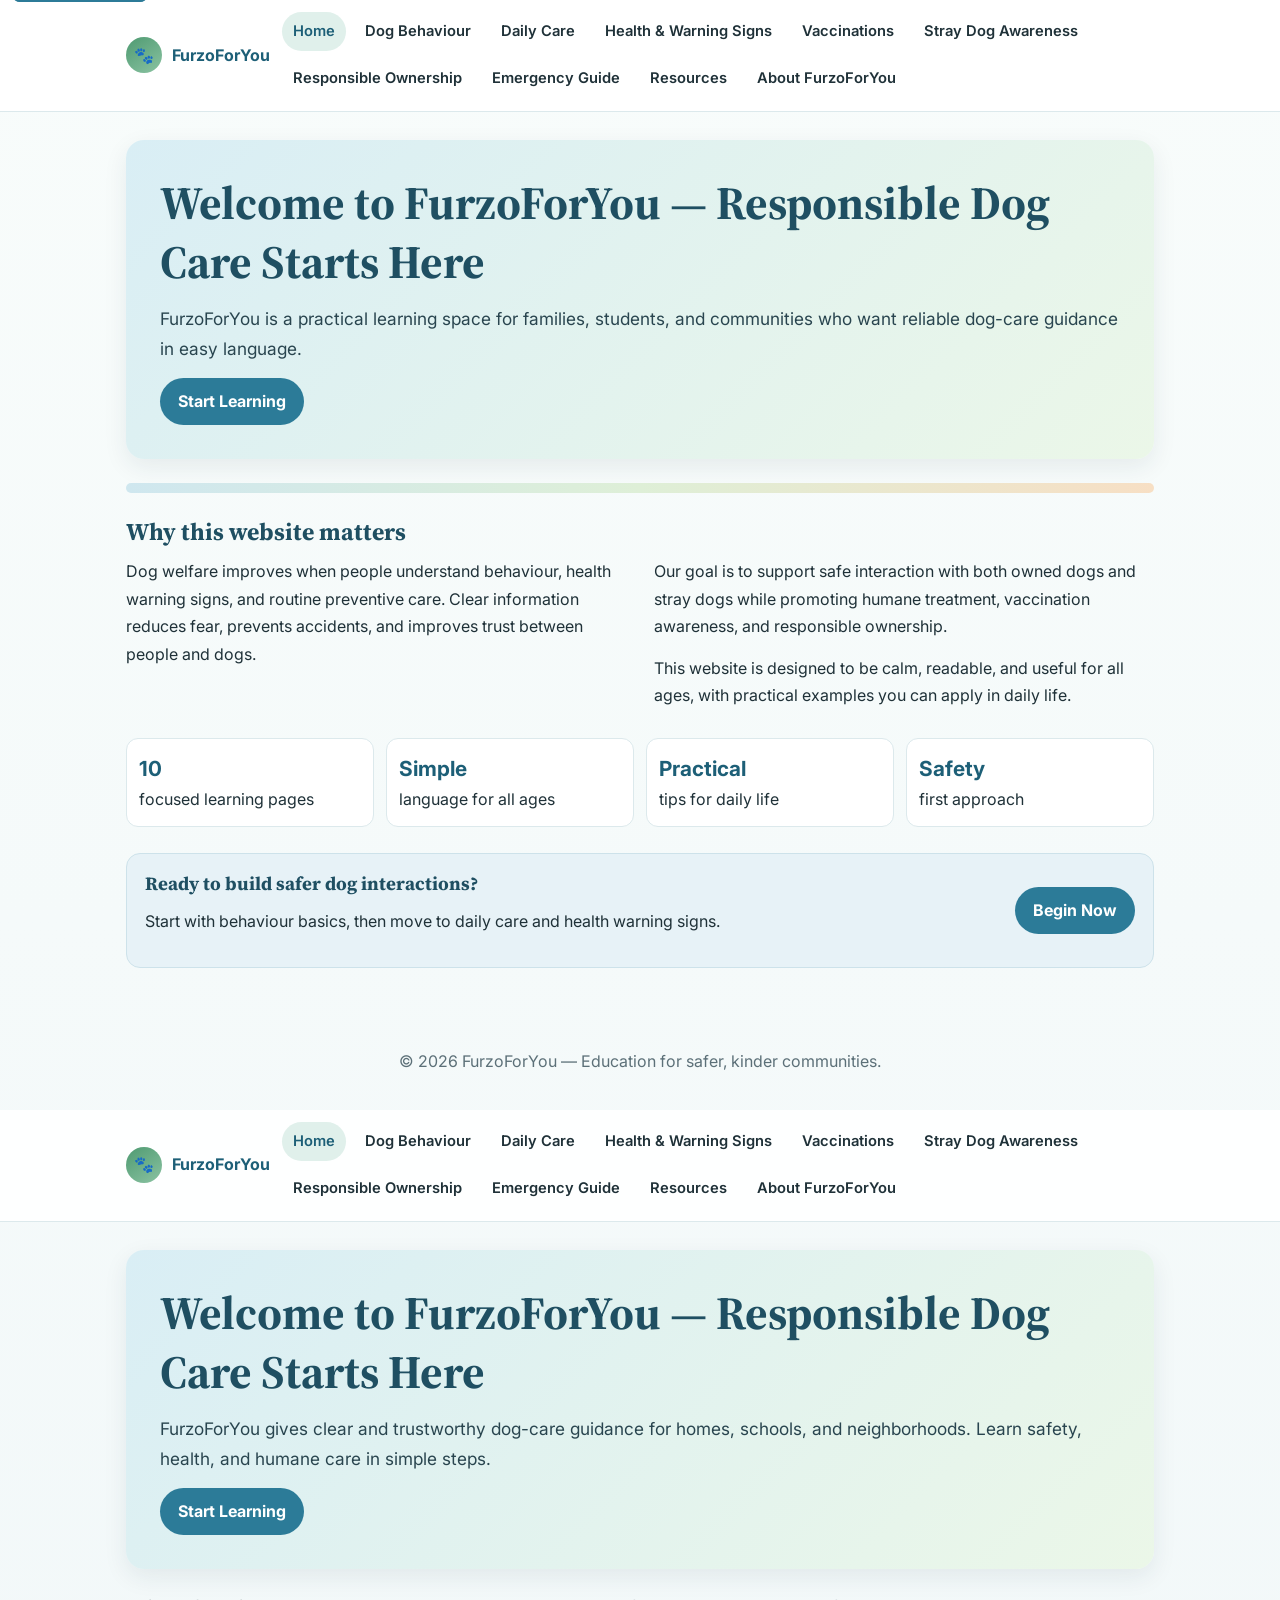
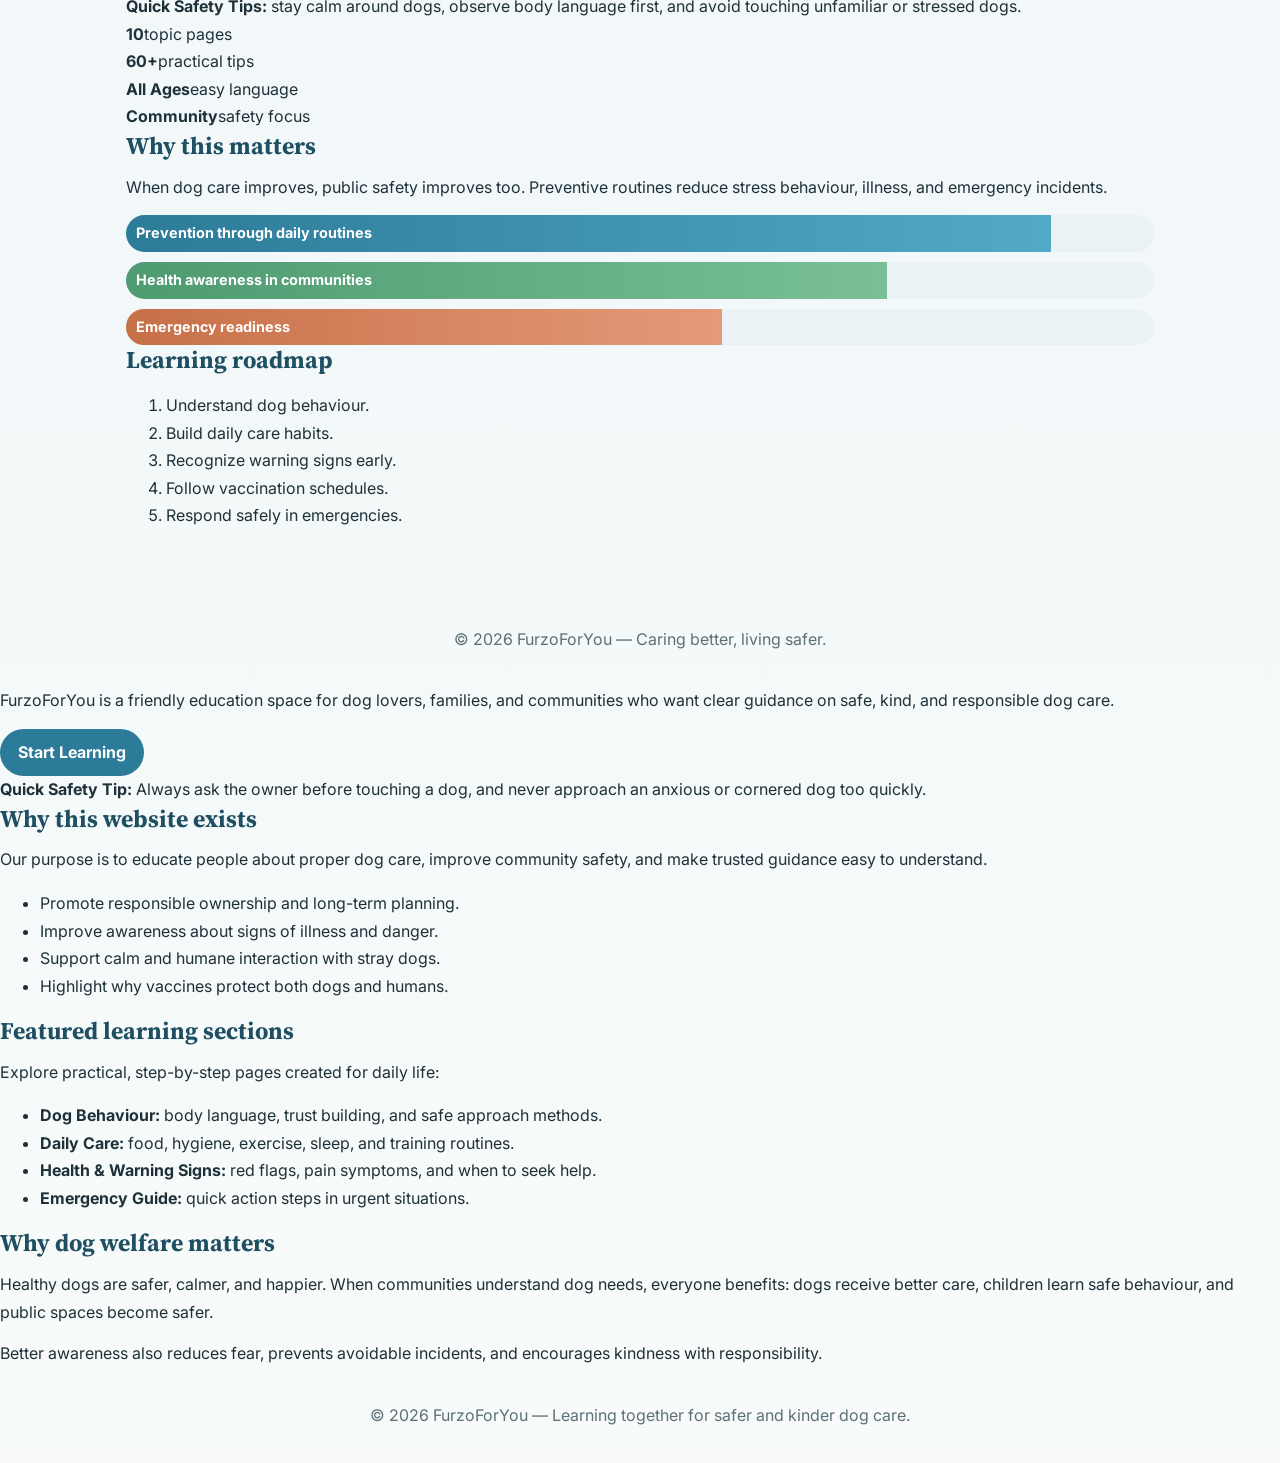
==== commit 5a0bfd48: "Merge branch 'main' into codex/create-multi-page-educational-dog-care-website-vpqh5x" ====
--- a/index.html
+++ b/index.html
@@ -12,3 +12,116 @@
 <section class="cta-band"><div><h3>Ready to build safer dog interactions?</h3><p>Start with behaviour basics, then move to daily care and health warning signs.</p></div><a class="button" href="dog-behaviour.html">Begin Now</a></section>
 </main><footer class="site-footer">© 2026 FurzoForYou — Education for safer, kinder communities.</footer><script src="script.js"></script>
 </body></html>
+<head>
+  <meta charset="UTF-8" />
+  <meta name="viewport" content="width=device-width, initial-scale=1.0" />
+  <title>FurzoForYou | Home</title>
+  <link rel="stylesheet" href="styles.css" />
+</head>
+<body data-page="home">
+  <a class="skip-link" href="#main-content">Skip to content</a>
+  <header class="site-header">
+    <div class="nav-wrap">
+      <div class="brand"><span class="brand-logo">🐾</span>FurzoForYou</div>
+      <button class="nav-toggle" data-nav-toggle aria-expanded="false" aria-controls="site-nav">Menu</button>
+      <nav id="site-nav" data-nav aria-label="Primary">
+      <nav id="site-nav" data-nav>
+        <ul>
+          <li><a href="home.html" data-page="home">Home</a></li>
+          <li><a href="dog-behaviour.html" data-page="behaviour">Dog Behaviour</a></li>
+          <li><a href="daily-care.html" data-page="care">Daily Care</a></li>
+          <li><a href="health-warning-signs.html" data-page="health">Health & Warning Signs</a></li>
+          <li><a href="vaccinations.html" data-page="vaccinations">Vaccinations</a></li>
+          <li><a href="stray-dog-awareness.html" data-page="stray">Stray Dog Awareness</a></li>
+          <li><a href="responsible-ownership.html" data-page="ownership">Responsible Ownership</a></li>
+          <li><a href="emergency-guide.html" data-page="emergency">Emergency Guide</a></li>
+          <li><a href="resources.html" data-page="resources">Resources</a></li>
+          <li><a href="about.html" data-page="about">About FurzoForYou</a></li>
+        </ul>
+      </nav>
+    </div>
+  </header>
+
+  <main id="main-content">
+    <section class="hero">
+      <h1>Welcome to FurzoForYou — Responsible Dog Care Starts Here</h1>
+      <p>FurzoForYou gives clear and trustworthy dog-care guidance for homes, schools, and neighborhoods. Learn safety, health, and humane care in simple steps.</p>
+      <a class="button" href="dog-behaviour.html">Start Learning</a>
+    </section>
+
+    <section class="banner" aria-label="quick safety tips">
+      <strong>Quick Safety Tips:</strong> stay calm around dogs, observe body language first, and avoid touching unfamiliar or stressed dogs.
+    </section>
+
+    <section class="stats" aria-label="site highlights">
+      <div class="stat"><strong>10</strong>topic pages</div>
+      <div class="stat"><strong>60+</strong>practical tips</div>
+      <div class="stat"><strong>All Ages</strong>easy language</div>
+      <div class="stat"><strong>Community</strong>safety focus</div>
+    </section>
+
+    <section class="split">
+      <article class="panel">
+        <h2>Why this matters</h2>
+        <p>When dog care improves, public safety improves too. Preventive routines reduce stress behaviour, illness, and emergency incidents.</p>
+        <div class="chart-bars" aria-label="benefit chart">
+          <div class="bar"><span class="v1">Prevention through daily routines</span></div>
+          <div class="bar"><span class="v2">Health awareness in communities</span></div>
+          <div class="bar"><span class="v3">Emergency readiness</span></div>
+        </div>
+      </article>
+      <aside class="panel soft">
+        <h2>Learning roadmap</h2>
+        <ol>
+          <li>Understand dog behaviour.</li>
+          <li>Build daily care habits.</li>
+          <li>Recognize warning signs early.</li>
+          <li>Follow vaccination schedules.</li>
+          <li>Respond safely in emergencies.</li>
+        </ol>
+      </aside>
+    </section>
+  </main>
+
+  <footer class="site-footer">© 2026 FurzoForYou — Caring better, living safer.</footer>
+      <p>FurzoForYou is a friendly education space for dog lovers, families, and communities who want clear guidance on safe, kind, and responsible dog care.</p>
+      <a class="button" href="dog-behaviour.html">Start Learning</a>
+    </section>
+
+    <section class="banner">
+      <strong>Quick Safety Tip:</strong> Always ask the owner before touching a dog, and never approach an anxious or cornered dog too quickly.
+    </section>
+
+    <section class="grid">
+      <article class="card">
+        <h2>Why this website exists</h2>
+        <p>Our purpose is to educate people about proper dog care, improve community safety, and make trusted guidance easy to understand.</p>
+        <ul class="highlight-list">
+          <li>Promote responsible ownership and long-term planning.</li>
+          <li>Improve awareness about signs of illness and danger.</li>
+          <li>Support calm and humane interaction with stray dogs.</li>
+          <li>Highlight why vaccines protect both dogs and humans.</li>
+        </ul>
+      </article>
+      <article class="card">
+        <h2>Featured learning sections</h2>
+        <p>Explore practical, step-by-step pages created for daily life:</p>
+        <ul>
+          <li><strong>Dog Behaviour:</strong> body language, trust building, and safe approach methods.</li>
+          <li><strong>Daily Care:</strong> food, hygiene, exercise, sleep, and training routines.</li>
+          <li><strong>Health & Warning Signs:</strong> red flags, pain symptoms, and when to seek help.</li>
+          <li><strong>Emergency Guide:</strong> quick action steps in urgent situations.</li>
+        </ul>
+      </article>
+      <article class="card">
+        <h2>Why dog welfare matters</h2>
+        <p>Healthy dogs are safer, calmer, and happier. When communities understand dog needs, everyone benefits: dogs receive better care, children learn safe behaviour, and public spaces become safer.</p>
+        <p>Better awareness also reduces fear, prevents avoidable incidents, and encourages kindness with responsibility.</p>
+      </article>
+    </section>
+  </main>
+
+  <footer class="site-footer">© 2026 FurzoForYou — Learning together for safer and kinder dog care.</footer>
+  <script src="script.js"></script>
+</body>
+</html>
--- a/styles.css
+++ b/styles.css
@@ -103,4 +103,405 @@
   .hero { padding:24px; }
   .inline-grid { grid-template-columns:1fr; }
   .cta-band { flex-direction:column; align-items:flex-start; }
-}
+@import url('https://fonts.googleapis.com/css2?family=Nunito:wght@400;600;700;800&family=Quicksand:wght@500;600;700&display=swap');
+
+:root {
+  --bg: #f3f8f8;
+  --surface: #ffffff;
+  --primary: #2c7b98;
+  --primary-dark: #1f5f77;
+  --secondary: #4d976b;
+  --accent: #efb782;
+  --text: #1d2d34;
+  --muted: #51656d;
+  --warning: #c8663e;
+  --soft-border: #dcebed;
+  --shadow: 0 12px 26px rgba(22, 53, 64, 0.09);
+  --radius: 16px;
+  --max-width: 1140px;
+}
+
+* { box-sizing: border-box; }
+body {
+  margin: 0;
+  font-family: 'Nunito', 'Segoe UI', Arial, sans-serif;
+  color: var(--text);
+  background: linear-gradient(180deg, #f5f9f8 0%, #edf5f7 60%, #eff7f3 100%);
+  line-height: 1.72;
+}
+h1, h2, h3 { margin-top: 0; font-family: 'Quicksand', 'Nunito', sans-serif; letter-spacing: .2px; }
+a { color: var(--primary); text-decoration: none; }
+a:hover, a:focus { text-decoration: underline; }
+
+.skip-link { position: absolute; top: -44px; left: 12px; background: var(--primary); color: #fff; padding: 9px 13px; border-radius: 10px; z-index: 1000; }
+.skip-link:focus { top: 12px; }
+
+.site-header { position: sticky; top: 0; z-index: 999; background: rgba(255,255,255,.95); backdrop-filter: blur(8px); border-bottom: 1px solid rgba(79,151,107,.18); }
+.nav-wrap { max-width: var(--max-width); margin: 0 auto; padding: 12px 16px; display: flex; align-items: center; justify-content: space-between; gap: 12px; }
+.brand { display: flex; align-items: center; gap: 10px; color: var(--primary-dark); font-weight: 800; font-size: 1.07rem; }
+.brand-logo { width: 40px; height: 40px; display: grid; place-items: center; border-radius: 50%; background: linear-gradient(145deg, var(--secondary), #95cdb0); color: #fff; }
+.nav-toggle { display: none; border: none; background: #e6f1f2; color: var(--primary-dark); padding: 9px 13px; border-radius: 999px; font-family: inherit; font-weight: 700; cursor: pointer; }
+nav ul { list-style: none; margin: 0; padding: 0; display: flex; gap: 8px; flex-wrap: wrap; }
+nav a { display: inline-block; padding: 8px 12px; border-radius: 999px; color: var(--text); font-size: .92rem; font-weight: 700; }
+nav a.active, nav a:hover, nav a:focus { background: #def0eb; color: var(--primary-dark); text-decoration: none; }
+
+main { max-width: var(--max-width); margin: 0 auto; padding: 28px 16px 64px; }
+.hero { background: linear-gradient(135deg,#d4ebf4,#e8f5e3); border-radius: 20px; padding: 36px; box-shadow: var(--shadow); margin-bottom: 22px; }
+.hero h1 { font-size: clamp(1.9rem,4vw,2.95rem); line-height: 1.2; color: var(--primary-dark); margin-bottom: 12px; }
+.hero p { font-size: 1.09rem; color: #234550; }
+.button { display: inline-block; padding: 11px 22px; border-radius: 999px; background: var(--primary); color: #fff; font-weight: 800; }
+.button:hover,.button:focus { background: var(--primary-dark); text-decoration: none; }
+.banner { background: #fff3e7; border-left: 6px solid var(--accent); border-radius: 12px; padding: 16px 18px; margin-bottom: 22px; }
+.page-title { margin: 8px 0 4px; font-size: clamp(1.75rem,3.2vw,2.45rem); color: var(--primary-dark); }
+.lead { color: var(--muted); margin-bottom: 20px; }
+
+.grid { display: grid; grid-template-columns: repeat(auto-fit, minmax(245px, 1fr)); gap: 16px; }
+.card { background: var(--surface); border-radius: var(--radius); border: 1px solid var(--soft-border); box-shadow: var(--shadow); padding: 20px; }
+.card h2,.card h3 { color: var(--primary-dark); font-size: 1.25rem; }
+.card ul,.card ol { margin: 0; padding-left: 20px; }
+.card li { margin: 0 0 7px; }
+
+.split { display: grid; grid-template-columns: 1.3fr 1fr; gap: 16px; margin-bottom: 18px; }
+.panel { background: #ffffff; border: 1px solid var(--soft-border); border-radius: 16px; padding: 18px; box-shadow: var(--shadow); }
+.panel.soft { background: #eef6f8; }
+
+.stats { display: grid; grid-template-columns: repeat(auto-fit, minmax(160px,1fr)); gap: 12px; margin-bottom: 16px; }
+.stat { background: #f0f8f3; border: 1px solid #cfe3d8; border-radius: 14px; padding: 14px; text-align: center; }
+.stat strong { display: block; font-size: 1.6rem; color: var(--primary-dark); }
+
+.chart-bars { display: grid; gap: 10px; }
+.bar { background: #ecf3f6; border-radius: 999px; overflow: hidden; font-size: .92rem; }
+.bar span { display: block; padding: 6px 10px; color: #fff; font-weight: 700; }
+.bar .v1 { width: 92%; background: linear-gradient(90deg,#2c7b98,#3f9ec0); }
+.bar .v2 { width: 76%; background: linear-gradient(90deg,#4d976b,#71bc90); }
+.bar .v3 { width: 60%; background: linear-gradient(90deg,#c8663e,#e08f68); }
+
+.table-wrap { overflow-x: auto; }
+table.compare { width: 100%; border-collapse: collapse; background: #fff; border-radius: 12px; overflow: hidden; }
+table.compare th, table.compare td { border: 1px solid #dbe8eb; padding: 10px; text-align: left; vertical-align: top; }
+table.compare th { background: #e8f3f5; color: var(--primary-dark); }
+
+.timeline { border-left: 3px solid #b9d9cc; margin-left: 8px; padding-left: 16px; display: grid; gap: 12px; }
+.timeline-step { background: #fff; border: 1px solid #dbe8eb; border-radius: 12px; padding: 12px; position: relative; }
+.timeline-step::before { content: ''; position: absolute; left: -24px; top: 16px; width: 10px; height: 10px; border-radius: 50%; background: var(--secondary); }
+
+.diagram { background: #f0f7fb; border: 1px dashed #b8d7e4; border-radius: 14px; padding: 12px; margin-top: 10px; }
+.diagram svg { width: 100%; height: auto; }
+
+.warning { background: #fff0e9; border-left: 6px solid var(--warning); }
+.icon-title { display: flex; align-items: center; gap: 8px; }
+.icon { width: 32px; height: 32px; border-radius: 50%; display: grid; place-items: center; color: #fff; font-weight: 700; background: var(--secondary); }
+.flow { display: grid; gap: 10px; }
+.flow-step { background: #ebf6f0; border: 1px solid #d0e5d8; border-radius: 12px; padding: 12px 14px; }
+
+.faq details { background: #fff; border: 1px solid #dcebed; border-radius: 12px; padding: 10px 12px; margin-bottom: 8px; }
+.faq summary { cursor: pointer; font-weight: 700; color: var(--primary-dark); }
+
+.site-footer { text-align: center; color: var(--muted); padding: 24px 14px 36px; }
+
+@media (max-width: 900px) {
+  .nav-toggle { display: inline-block; }
+  nav { display: none; width: 100%; }
+  nav.open { display: block; }
+  nav ul { margin-top: 10px; flex-direction: column; align-items: stretch; background: #fff; border-radius: 12px; box-shadow: var(--shadow); padding: 8px; }
+  nav a { width: 100%; }
+  .nav-wrap { flex-wrap: wrap; }
+  .hero { padding: 24px; }
+  .split { grid-template-columns: 1fr; }
+:root {
+  --bg: #f4f8f7;
+  --card: #ffffff;
+  --primary: #2f7a9a;
+  --primary-dark: #225d75;
+  --secondary: #4f9368;
+  --accent: #f2b880;
+  --text: #1f2d33;
+  --muted: #51646d;
+  --warning: #c56338;
+  --shadow: 0 10px 25px rgba(31, 45, 51, 0.08);
+  --radius: 16px;
+  --max-width: 1100px;
+}
+
+* {
+  box-sizing: border-box;
+}
+
+body {
+  margin: 0;
+  font-family: "Inter", "Segoe UI", Roboto, Arial, sans-serif;
+  background: linear-gradient(180deg, #f4f8f7 0%, #edf5f6 100%);
+  color: var(--text);
+  line-height: 1.65;
+}
+
+a {
+  color: var(--primary);
+  text-decoration: none;
+}
+
+a:hover,
+a:focus {
+  text-decoration: underline;
+}
+
+.skip-link {
+  position: absolute;
+  top: -40px;
+  left: 12px;
+  background: var(--primary);
+  color: white;
+  padding: 8px 12px;
+  border-radius: 8px;
+  z-index: 1000;
+}
+
+.skip-link:focus {
+  top: 12px;
+}
+
+.site-header {
+  position: sticky;
+  top: 0;
+  z-index: 999;
+  background: rgba(255, 255, 255, 0.95);
+  backdrop-filter: blur(8px);
+  border-bottom: 1px solid rgba(79, 147, 104, 0.15);
+}
+
+.nav-wrap {
+  max-width: var(--max-width);
+  margin: 0 auto;
+  padding: 12px 16px;
+  display: flex;
+  align-items: center;
+  justify-content: space-between;
+  gap: 12px;
+}
+
+.brand {
+  display: flex;
+  align-items: center;
+  gap: 10px;
+  font-weight: 700;
+  color: var(--primary-dark);
+}
+
+.brand-logo {
+  width: 38px;
+  height: 38px;
+  display: grid;
+  place-items: center;
+  background: linear-gradient(160deg, var(--secondary), #8fc7a7);
+  border-radius: 50%;
+  color: white;
+  font-size: 1.15rem;
+}
+
+.nav-toggle {
+  display: none;
+  border: none;
+  background: #e7f1f3;
+  color: var(--primary-dark);
+  font-size: 1rem;
+  padding: 8px 12px;
+  border-radius: 999px;
+  cursor: pointer;
+}
+
+nav ul {
+  list-style: none;
+  display: flex;
+  flex-wrap: wrap;
+  margin: 0;
+  padding: 0;
+  gap: 8px;
+}
+
+nav a {
+  display: inline-block;
+  padding: 8px 12px;
+  border-radius: 999px;
+  color: var(--text);
+  font-size: 0.95rem;
+}
+
+nav a.active,
+nav a:hover,
+nav a:focus {
+  background: #dff0ec;
+  color: var(--primary-dark);
+  text-decoration: none;
+}
+
+main {
+  max-width: var(--max-width);
+  margin: 0 auto;
+  padding: 26px 16px 60px;
+}
+
+.hero {
+  background: linear-gradient(140deg, #d7ecf4, #e7f4e4);
+  border-radius: calc(var(--radius) + 4px);
+  padding: 34px;
+  box-shadow: var(--shadow);
+  margin-bottom: 24px;
+}
+
+.hero h1 {
+  margin: 0 0 12px;
+  line-height: 1.2;
+  font-size: clamp(1.8rem, 4vw, 2.8rem);
+  color: var(--primary-dark);
+}
+
+.hero p {
+  font-size: 1.1rem;
+  color: #23404a;
+  margin-bottom: 18px;
+}
+
+.button {
+  display: inline-block;
+  padding: 11px 20px;
+  background: var(--primary);
+  color: white;
+  border-radius: 999px;
+  font-weight: 600;
+}
+
+.button:hover,
+.button:focus {
+  background: var(--primary-dark);
+  text-decoration: none;
+}
+
+.banner {
+  background: #fff4ea;
+  border-left: 6px solid var(--accent);
+  padding: 16px 18px;
+  border-radius: 12px;
+  margin-bottom: 22px;
+}
+
+.page-title {
+  margin: 8px 0 6px;
+  font-size: clamp(1.7rem, 3.2vw, 2.3rem);
+  color: var(--primary-dark);
+}
+
+.lead {
+  color: var(--muted);
+  margin-bottom: 20px;
+}
+
+.grid {
+  display: grid;
+  grid-template-columns: repeat(auto-fit, minmax(240px, 1fr));
+  gap: 16px;
+}
+
+.card {
+  background: var(--card);
+  border-radius: var(--radius);
+  padding: 20px;
+  box-shadow: var(--shadow);
+}
+
+.card h2,
+.card h3 {
+  margin-top: 0;
+  color: var(--primary-dark);
+  line-height: 1.3;
+}
+
+.card ul {
+  padding-left: 20px;
+  margin-bottom: 0;
+}
+
+.card p:last-child,
+.card ul:last-child {
+  margin-bottom: 0;
+}
+
+.highlight-list li {
+  margin-bottom: 8px;
+}
+
+.warning {
+  border-left: 6px solid var(--warning);
+  background: #fff1eb;
+}
+
+.icon-title {
+  display: flex;
+  align-items: center;
+  gap: 8px;
+}
+
+.icon {
+  width: 32px;
+  height: 32px;
+  border-radius: 50%;
+  display: grid;
+  place-items: center;
+  font-weight: 700;
+  color: #fff;
+  background: var(--secondary);
+}
+
+.flow {
+  display: grid;
+  gap: 10px;
+}
+
+.flow-step {
+  background: #eef7f2;
+  border-radius: 12px;
+  padding: 12px 14px;
+  border: 1px solid #d4e8db;
+}
+
+.site-footer {
+  text-align: center;
+  padding: 24px 14px 36px;
+  color: var(--muted);
+}
+
+@media (max-width: 900px) {
+  .nav-toggle {
+    display: inline-block;
+  }
+
+  nav {
+    display: none;
+    width: 100%;
+  }
+
+  nav.open {
+    display: block;
+  }
+
+  nav ul {
+    margin-top: 10px;
+    flex-direction: column;
+    align-items: flex-start;
+    background: #ffffff;
+    border-radius: 12px;
+    padding: 8px;
+    box-shadow: var(--shadow);
+  }
+
+  nav a {
+    width: 100%;
+  }
+
+  .nav-wrap {
+    flex-wrap: wrap;
+  }
+
+  .hero {
+    padding: 24px;
+  }
+}
--- a/styles.css
+++ b/styles.css
@@ -103,4 +103,405 @@
   .hero { padding:24px; }
   .inline-grid { grid-template-columns:1fr; }
   .cta-band { flex-direction:column; align-items:flex-start; }
-}
+@import url('https://fonts.googleapis.com/css2?family=Nunito:wght@400;600;700;800&family=Quicksand:wght@500;600;700&display=swap');
+
+:root {
+  --bg: #f3f8f8;
+  --surface: #ffffff;
+  --primary: #2c7b98;
+  --primary-dark: #1f5f77;
+  --secondary: #4d976b;
+  --accent: #efb782;
+  --text: #1d2d34;
+  --muted: #51656d;
+  --warning: #c8663e;
+  --soft-border: #dcebed;
+  --shadow: 0 12px 26px rgba(22, 53, 64, 0.09);
+  --radius: 16px;
+  --max-width: 1140px;
+}
+
+* { box-sizing: border-box; }
+body {
+  margin: 0;
+  font-family: 'Nunito', 'Segoe UI', Arial, sans-serif;
+  color: var(--text);
+  background: linear-gradient(180deg, #f5f9f8 0%, #edf5f7 60%, #eff7f3 100%);
+  line-height: 1.72;
+}
+h1, h2, h3 { margin-top: 0; font-family: 'Quicksand', 'Nunito', sans-serif; letter-spacing: .2px; }
+a { color: var(--primary); text-decoration: none; }
+a:hover, a:focus { text-decoration: underline; }
+
+.skip-link { position: absolute; top: -44px; left: 12px; background: var(--primary); color: #fff; padding: 9px 13px; border-radius: 10px; z-index: 1000; }
+.skip-link:focus { top: 12px; }
+
+.site-header { position: sticky; top: 0; z-index: 999; background: rgba(255,255,255,.95); backdrop-filter: blur(8px); border-bottom: 1px solid rgba(79,151,107,.18); }
+.nav-wrap { max-width: var(--max-width); margin: 0 auto; padding: 12px 16px; display: flex; align-items: center; justify-content: space-between; gap: 12px; }
+.brand { display: flex; align-items: center; gap: 10px; color: var(--primary-dark); font-weight: 800; font-size: 1.07rem; }
+.brand-logo { width: 40px; height: 40px; display: grid; place-items: center; border-radius: 50%; background: linear-gradient(145deg, var(--secondary), #95cdb0); color: #fff; }
+.nav-toggle { display: none; border: none; background: #e6f1f2; color: var(--primary-dark); padding: 9px 13px; border-radius: 999px; font-family: inherit; font-weight: 700; cursor: pointer; }
+nav ul { list-style: none; margin: 0; padding: 0; display: flex; gap: 8px; flex-wrap: wrap; }
+nav a { display: inline-block; padding: 8px 12px; border-radius: 999px; color: var(--text); font-size: .92rem; font-weight: 700; }
+nav a.active, nav a:hover, nav a:focus { background: #def0eb; color: var(--primary-dark); text-decoration: none; }
+
+main { max-width: var(--max-width); margin: 0 auto; padding: 28px 16px 64px; }
+.hero { background: linear-gradient(135deg,#d4ebf4,#e8f5e3); border-radius: 20px; padding: 36px; box-shadow: var(--shadow); margin-bottom: 22px; }
+.hero h1 { font-size: clamp(1.9rem,4vw,2.95rem); line-height: 1.2; color: var(--primary-dark); margin-bottom: 12px; }
+.hero p { font-size: 1.09rem; color: #234550; }
+.button { display: inline-block; padding: 11px 22px; border-radius: 999px; background: var(--primary); color: #fff; font-weight: 800; }
+.button:hover,.button:focus { background: var(--primary-dark); text-decoration: none; }
+.banner { background: #fff3e7; border-left: 6px solid var(--accent); border-radius: 12px; padding: 16px 18px; margin-bottom: 22px; }
+.page-title { margin: 8px 0 4px; font-size: clamp(1.75rem,3.2vw,2.45rem); color: var(--primary-dark); }
+.lead { color: var(--muted); margin-bottom: 20px; }
+
+.grid { display: grid; grid-template-columns: repeat(auto-fit, minmax(245px, 1fr)); gap: 16px; }
+.card { background: var(--surface); border-radius: var(--radius); border: 1px solid var(--soft-border); box-shadow: var(--shadow); padding: 20px; }
+.card h2,.card h3 { color: var(--primary-dark); font-size: 1.25rem; }
+.card ul,.card ol { margin: 0; padding-left: 20px; }
+.card li { margin: 0 0 7px; }
+
+.split { display: grid; grid-template-columns: 1.3fr 1fr; gap: 16px; margin-bottom: 18px; }
+.panel { background: #ffffff; border: 1px solid var(--soft-border); border-radius: 16px; padding: 18px; box-shadow: var(--shadow); }
+.panel.soft { background: #eef6f8; }
+
+.stats { display: grid; grid-template-columns: repeat(auto-fit, minmax(160px,1fr)); gap: 12px; margin-bottom: 16px; }
+.stat { background: #f0f8f3; border: 1px solid #cfe3d8; border-radius: 14px; padding: 14px; text-align: center; }
+.stat strong { display: block; font-size: 1.6rem; color: var(--primary-dark); }
+
+.chart-bars { display: grid; gap: 10px; }
+.bar { background: #ecf3f6; border-radius: 999px; overflow: hidden; font-size: .92rem; }
+.bar span { display: block; padding: 6px 10px; color: #fff; font-weight: 700; }
+.bar .v1 { width: 92%; background: linear-gradient(90deg,#2c7b98,#3f9ec0); }
+.bar .v2 { width: 76%; background: linear-gradient(90deg,#4d976b,#71bc90); }
+.bar .v3 { width: 60%; background: linear-gradient(90deg,#c8663e,#e08f68); }
+
+.table-wrap { overflow-x: auto; }
+table.compare { width: 100%; border-collapse: collapse; background: #fff; border-radius: 12px; overflow: hidden; }
+table.compare th, table.compare td { border: 1px solid #dbe8eb; padding: 10px; text-align: left; vertical-align: top; }
+table.compare th { background: #e8f3f5; color: var(--primary-dark); }
+
+.timeline { border-left: 3px solid #b9d9cc; margin-left: 8px; padding-left: 16px; display: grid; gap: 12px; }
+.timeline-step { background: #fff; border: 1px solid #dbe8eb; border-radius: 12px; padding: 12px; position: relative; }
+.timeline-step::before { content: ''; position: absolute; left: -24px; top: 16px; width: 10px; height: 10px; border-radius: 50%; background: var(--secondary); }
+
+.diagram { background: #f0f7fb; border: 1px dashed #b8d7e4; border-radius: 14px; padding: 12px; margin-top: 10px; }
+.diagram svg { width: 100%; height: auto; }
+
+.warning { background: #fff0e9; border-left: 6px solid var(--warning); }
+.icon-title { display: flex; align-items: center; gap: 8px; }
+.icon { width: 32px; height: 32px; border-radius: 50%; display: grid; place-items: center; color: #fff; font-weight: 700; background: var(--secondary); }
+.flow { display: grid; gap: 10px; }
+.flow-step { background: #ebf6f0; border: 1px solid #d0e5d8; border-radius: 12px; padding: 12px 14px; }
+
+.faq details { background: #fff; border: 1px solid #dcebed; border-radius: 12px; padding: 10px 12px; margin-bottom: 8px; }
+.faq summary { cursor: pointer; font-weight: 700; color: var(--primary-dark); }
+
+.site-footer { text-align: center; color: var(--muted); padding: 24px 14px 36px; }
+
+@media (max-width: 900px) {
+  .nav-toggle { display: inline-block; }
+  nav { display: none; width: 100%; }
+  nav.open { display: block; }
+  nav ul { margin-top: 10px; flex-direction: column; align-items: stretch; background: #fff; border-radius: 12px; box-shadow: var(--shadow); padding: 8px; }
+  nav a { width: 100%; }
+  .nav-wrap { flex-wrap: wrap; }
+  .hero { padding: 24px; }
+  .split { grid-template-columns: 1fr; }
+:root {
+  --bg: #f4f8f7;
+  --card: #ffffff;
+  --primary: #2f7a9a;
+  --primary-dark: #225d75;
+  --secondary: #4f9368;
+  --accent: #f2b880;
+  --text: #1f2d33;
+  --muted: #51646d;
+  --warning: #c56338;
+  --shadow: 0 10px 25px rgba(31, 45, 51, 0.08);
+  --radius: 16px;
+  --max-width: 1100px;
+}
+
+* {
+  box-sizing: border-box;
+}
+
+body {
+  margin: 0;
+  font-family: "Inter", "Segoe UI", Roboto, Arial, sans-serif;
+  background: linear-gradient(180deg, #f4f8f7 0%, #edf5f6 100%);
+  color: var(--text);
+  line-height: 1.65;
+}
+
+a {
+  color: var(--primary);
+  text-decoration: none;
+}
+
+a:hover,
+a:focus {
+  text-decoration: underline;
+}
+
+.skip-link {
+  position: absolute;
+  top: -40px;
+  left: 12px;
+  background: var(--primary);
+  color: white;
+  padding: 8px 12px;
+  border-radius: 8px;
+  z-index: 1000;
+}
+
+.skip-link:focus {
+  top: 12px;
+}
+
+.site-header {
+  position: sticky;
+  top: 0;
+  z-index: 999;
+  background: rgba(255, 255, 255, 0.95);
+  backdrop-filter: blur(8px);
+  border-bottom: 1px solid rgba(79, 147, 104, 0.15);
+}
+
+.nav-wrap {
+  max-width: var(--max-width);
+  margin: 0 auto;
+  padding: 12px 16px;
+  display: flex;
+  align-items: center;
+  justify-content: space-between;
+  gap: 12px;
+}
+
+.brand {
+  display: flex;
+  align-items: center;
+  gap: 10px;
+  font-weight: 700;
+  color: var(--primary-dark);
+}
+
+.brand-logo {
+  width: 38px;
+  height: 38px;
+  display: grid;
+  place-items: center;
+  background: linear-gradient(160deg, var(--secondary), #8fc7a7);
+  border-radius: 50%;
+  color: white;
+  font-size: 1.15rem;
+}
+
+.nav-toggle {
+  display: none;
+  border: none;
+  background: #e7f1f3;
+  color: var(--primary-dark);
+  font-size: 1rem;
+  padding: 8px 12px;
+  border-radius: 999px;
+  cursor: pointer;
+}
+
+nav ul {
+  list-style: none;
+  display: flex;
+  flex-wrap: wrap;
+  margin: 0;
+  padding: 0;
+  gap: 8px;
+}
+
+nav a {
+  display: inline-block;
+  padding: 8px 12px;
+  border-radius: 999px;
+  color: var(--text);
+  font-size: 0.95rem;
+}
+
+nav a.active,
+nav a:hover,
+nav a:focus {
+  background: #dff0ec;
+  color: var(--primary-dark);
+  text-decoration: none;
+}
+
+main {
+  max-width: var(--max-width);
+  margin: 0 auto;
+  padding: 26px 16px 60px;
+}
+
+.hero {
+  background: linear-gradient(140deg, #d7ecf4, #e7f4e4);
+  border-radius: calc(var(--radius) + 4px);
+  padding: 34px;
+  box-shadow: var(--shadow);
+  margin-bottom: 24px;
+}
+
+.hero h1 {
+  margin: 0 0 12px;
+  line-height: 1.2;
+  font-size: clamp(1.8rem, 4vw, 2.8rem);
+  color: var(--primary-dark);
+}
+
+.hero p {
+  font-size: 1.1rem;
+  color: #23404a;
+  margin-bottom: 18px;
+}
+
+.button {
+  display: inline-block;
+  padding: 11px 20px;
+  background: var(--primary);
+  color: white;
+  border-radius: 999px;
+  font-weight: 600;
+}
+
+.button:hover,
+.button:focus {
+  background: var(--primary-dark);
+  text-decoration: none;
+}
+
+.banner {
+  background: #fff4ea;
+  border-left: 6px solid var(--accent);
+  padding: 16px 18px;
+  border-radius: 12px;
+  margin-bottom: 22px;
+}
+
+.page-title {
+  margin: 8px 0 6px;
+  font-size: clamp(1.7rem, 3.2vw, 2.3rem);
+  color: var(--primary-dark);
+}
+
+.lead {
+  color: var(--muted);
+  margin-bottom: 20px;
+}
+
+.grid {
+  display: grid;
+  grid-template-columns: repeat(auto-fit, minmax(240px, 1fr));
+  gap: 16px;
+}
+
+.card {
+  background: var(--card);
+  border-radius: var(--radius);
+  padding: 20px;
+  box-shadow: var(--shadow);
+}
+
+.card h2,
+.card h3 {
+  margin-top: 0;
+  color: var(--primary-dark);
+  line-height: 1.3;
+}
+
+.card ul {
+  padding-left: 20px;
+  margin-bottom: 0;
+}
+
+.card p:last-child,
+.card ul:last-child {
+  margin-bottom: 0;
+}
+
+.highlight-list li {
+  margin-bottom: 8px;
+}
+
+.warning {
+  border-left: 6px solid var(--warning);
+  background: #fff1eb;
+}
+
+.icon-title {
+  display: flex;
+  align-items: center;
+  gap: 8px;
+}
+
+.icon {
+  width: 32px;
+  height: 32px;
+  border-radius: 50%;
+  display: grid;
+  place-items: center;
+  font-weight: 700;
+  color: #fff;
+  background: var(--secondary);
+}
+
+.flow {
+  display: grid;
+  gap: 10px;
+}
+
+.flow-step {
+  background: #eef7f2;
+  border-radius: 12px;
+  padding: 12px 14px;
+  border: 1px solid #d4e8db;
+}
+
+.site-footer {
+  text-align: center;
+  padding: 24px 14px 36px;
+  color: var(--muted);
+}
+
+@media (max-width: 900px) {
+  .nav-toggle {
+    display: inline-block;
+  }
+
+  nav {
+    display: none;
+    width: 100%;
+  }
+
+  nav.open {
+    display: block;
+  }
+
+  nav ul {
+    margin-top: 10px;
+    flex-direction: column;
+    align-items: flex-start;
+    background: #ffffff;
+    border-radius: 12px;
+    padding: 8px;
+    box-shadow: var(--shadow);
+  }
+
+  nav a {
+    width: 100%;
+  }
+
+  .nav-wrap {
+    flex-wrap: wrap;
+  }
+
+  .hero {
+    padding: 24px;
+  }
+}
